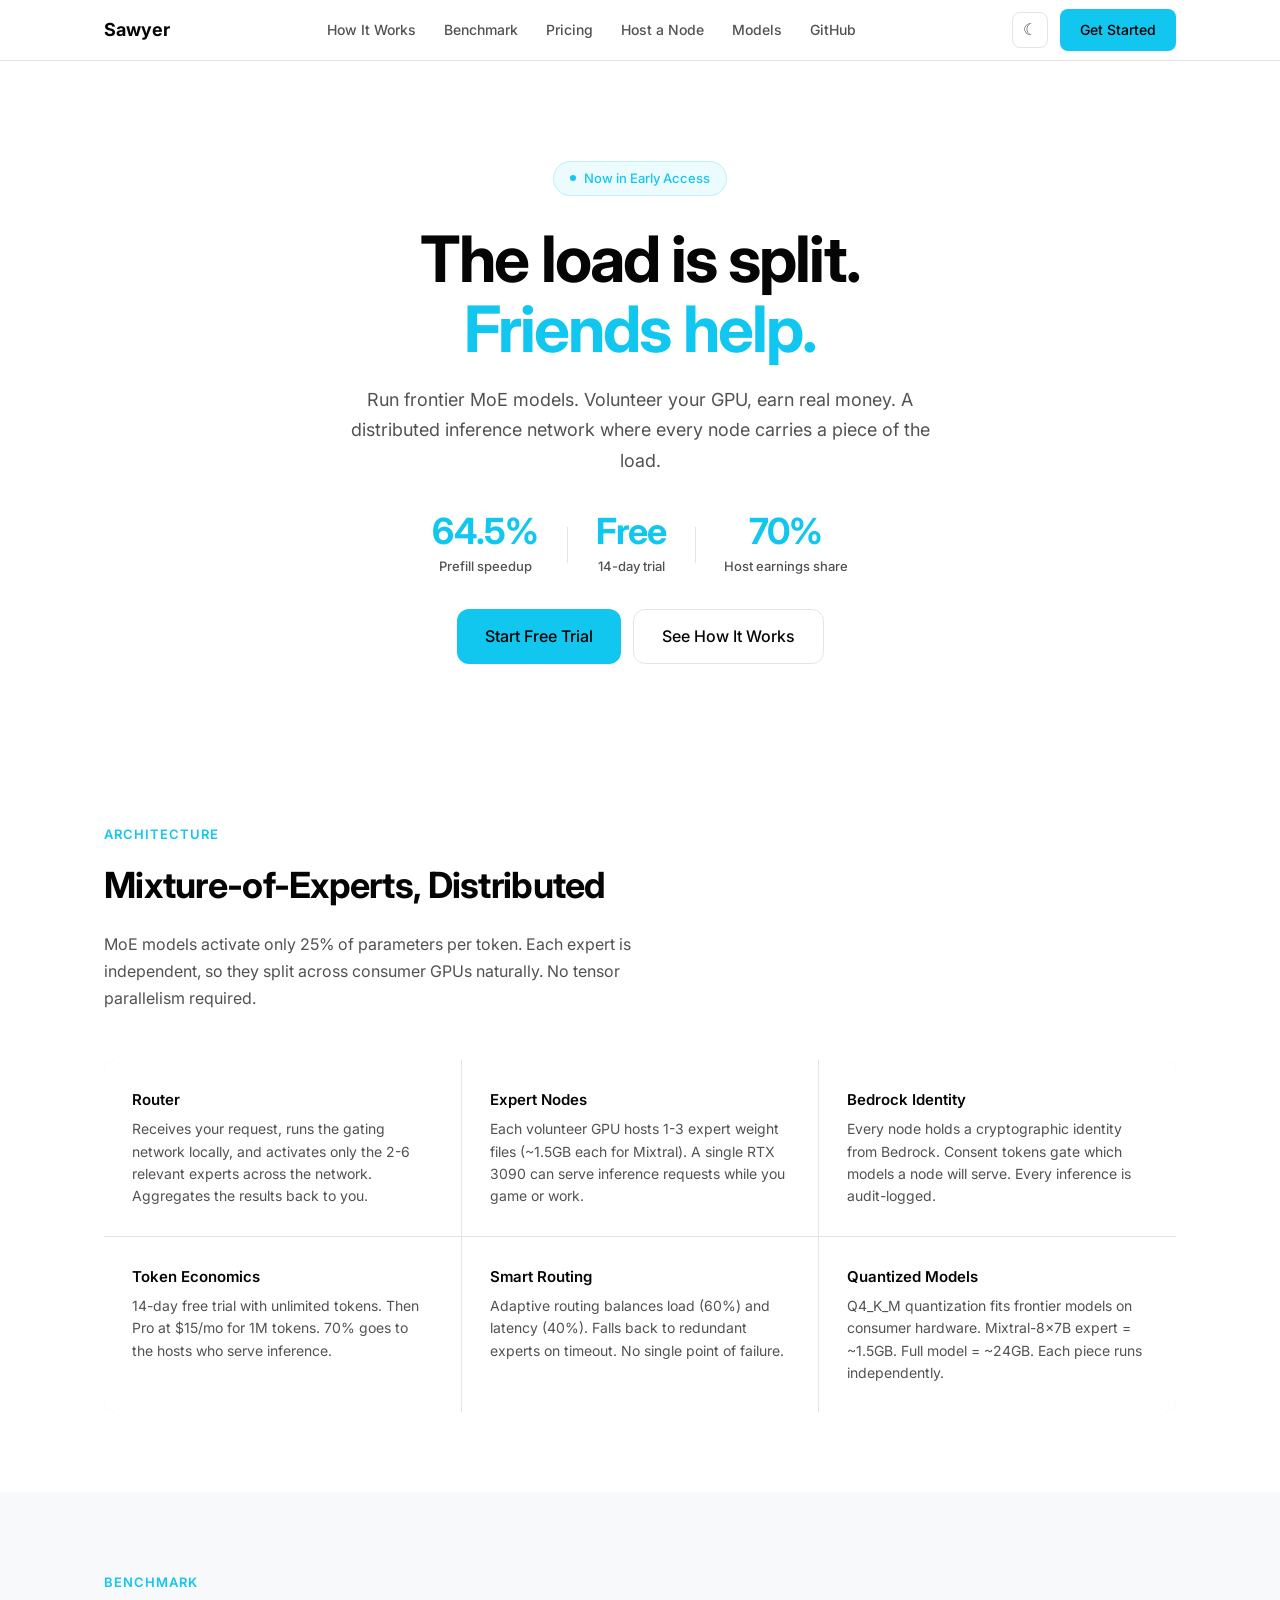
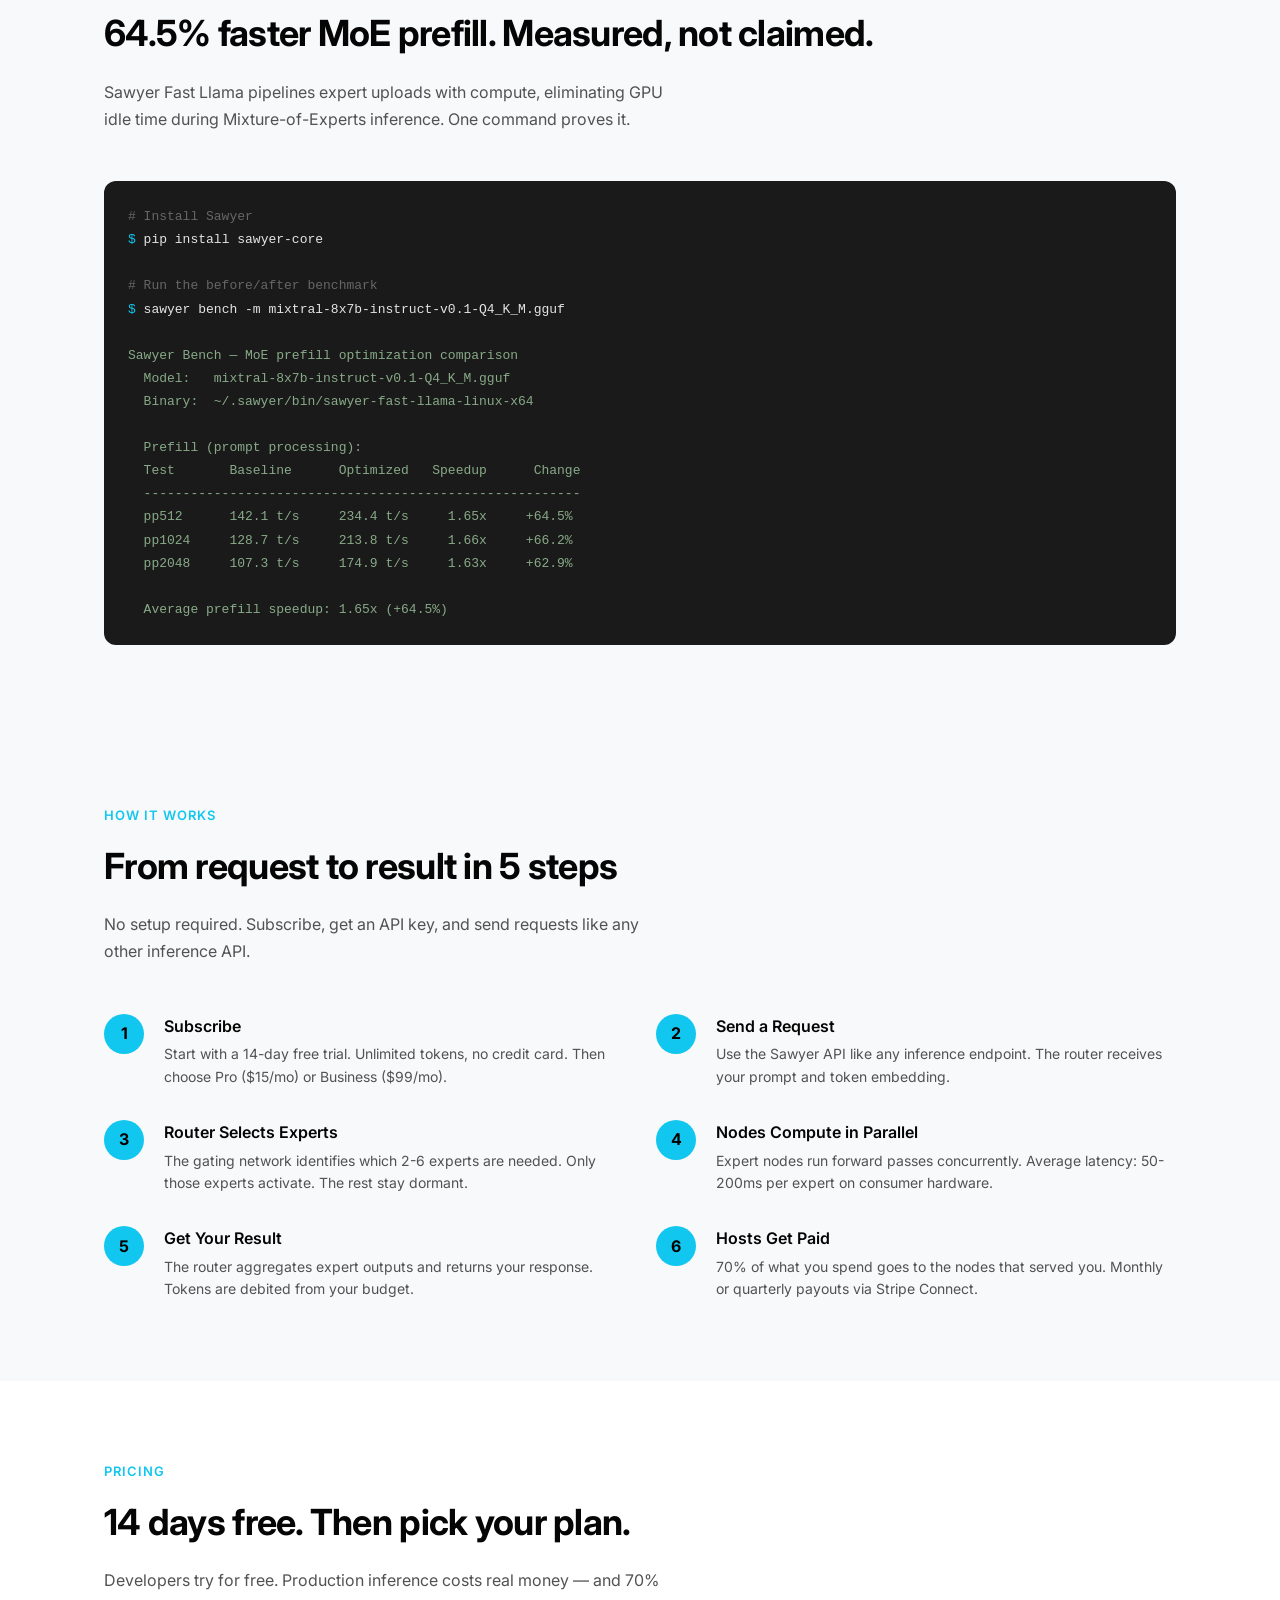
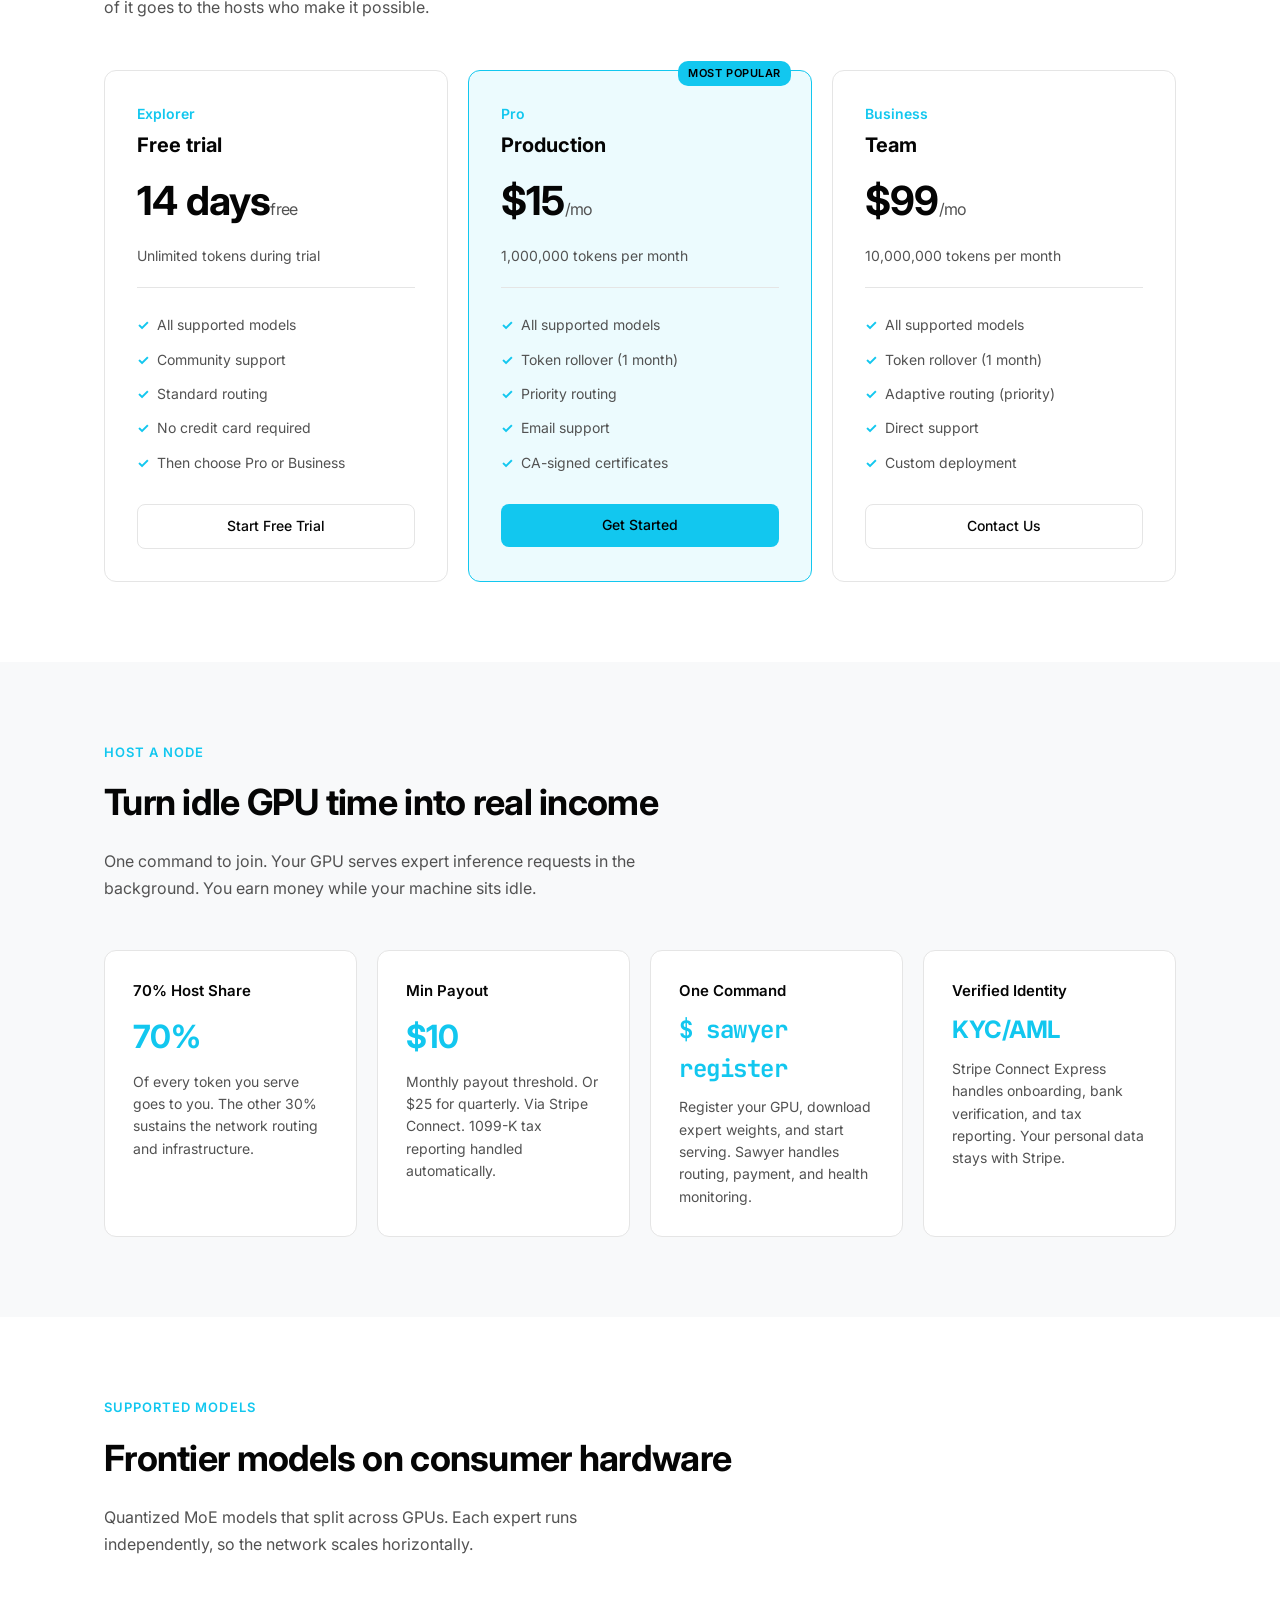
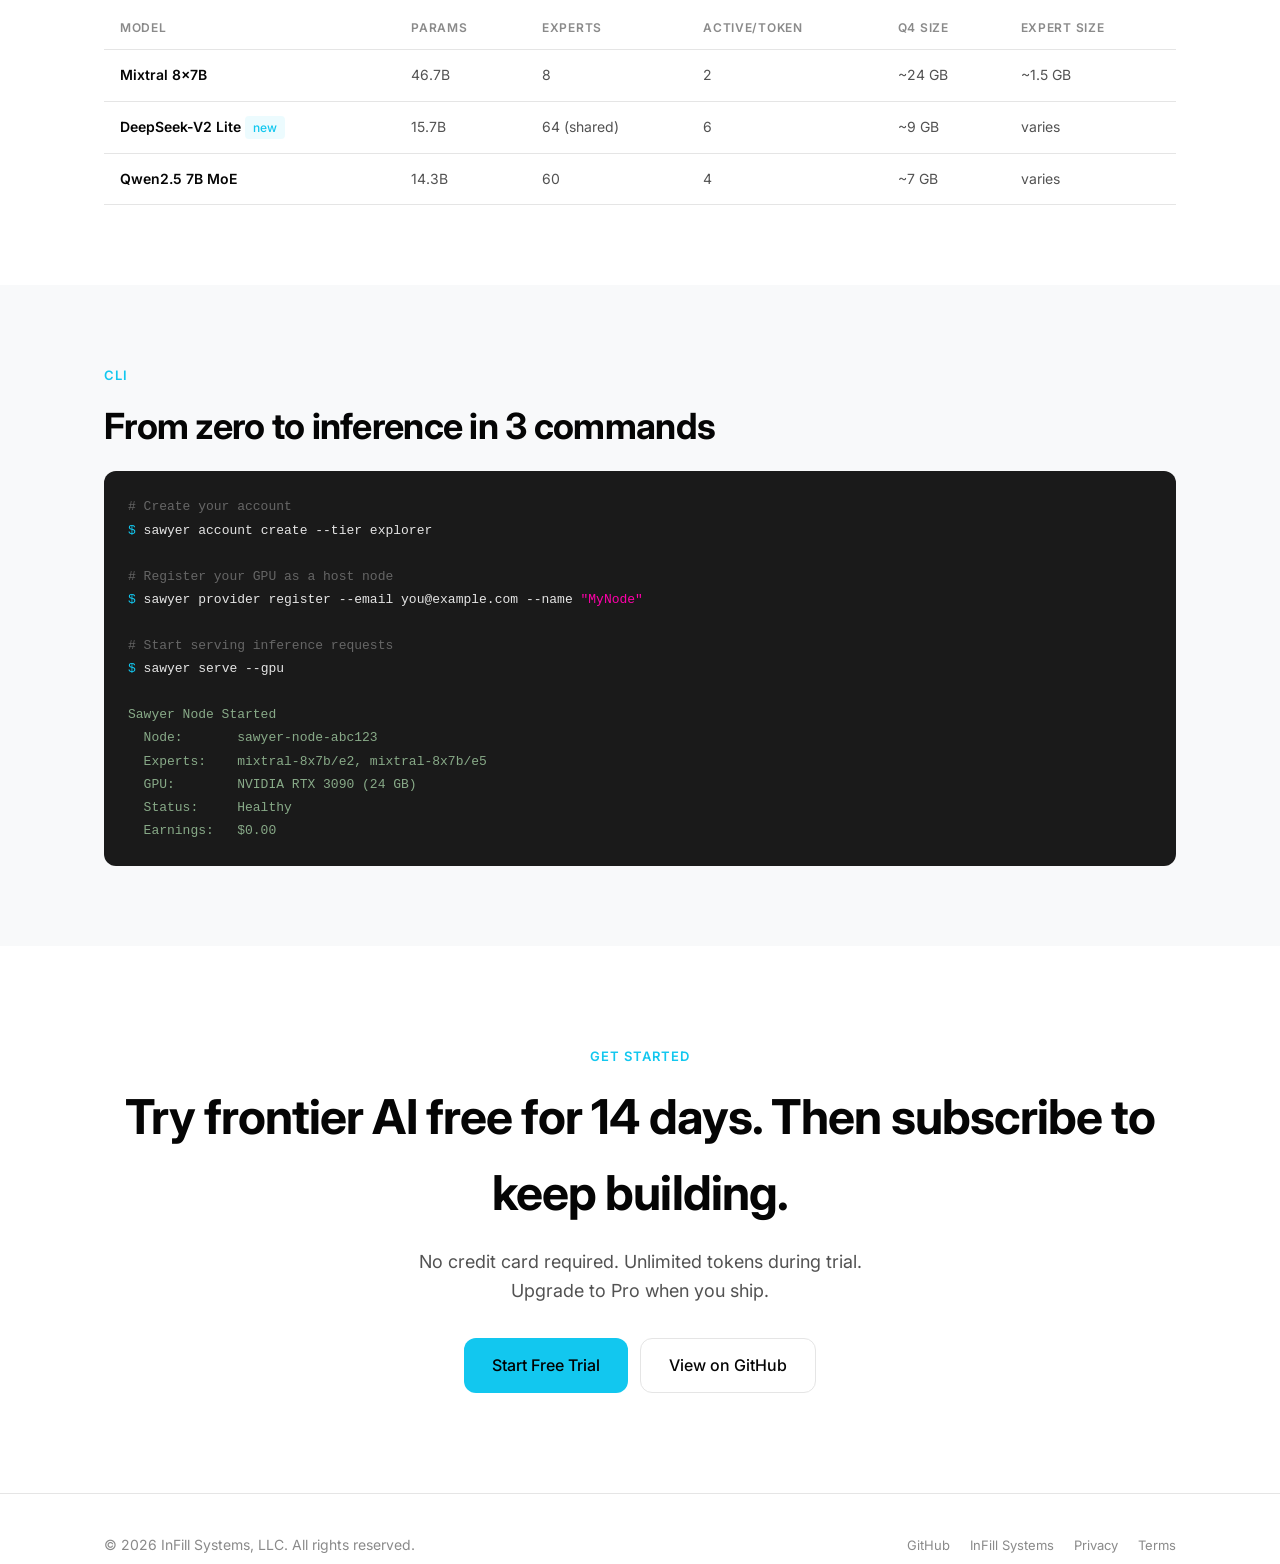
==== site/index.html @ f27d5f34 "Fix meta description: /mo → 5/mo to match pricing restructure" ====
<!DOCTYPE html>
<html lang="en">
<head>
  <meta charset="UTF-8">
  <meta name="viewport" content="width=device-width, initial-scale=1.0">
  <title>Sawyer — Distributed MoE Inference Network</title>
  <meta name="description" content="Run frontier AI models for $15/month. Volunteer your GPU, earn money. The load is split. Friends help.">
  <link rel="icon" href="data:image/svg+xml,<svg xmlns='http://www.w3.org/2000/svg' viewBox='0 0 100 100'><text y='.9em' font-size='90'>⚙</text></svg>">
  <link href="https://fonts.googleapis.com/css2?family=Inter:wght@300;400;500;600;700&family=JetBrains+Mono:wght@400;500&display=swap" rel="stylesheet">
  <style>
    *, *::before, *::after { margin: 0; padding: 0; box-sizing: border-box; }

    :root {
      --bg: #ffffff;
      --bg-alt: #f8f9fa;
      --bg-card: #ffffff;
      --text: #050505;
      --text-secondary: #525252;
      --text-tertiary: #8a8a8a;
      --border: #e5e5e5;
      --accent: #12c7ef;
      --accent-hover: #0eb4d9;
      --accent-light: rgba(18, 199, 239, 0.08);
      --accent-glow: rgba(18, 199, 239, 0.15);
      --code-bg: #1a1a1a;
      --code-text: #e5e5e5;
      --radius: 8px;
      --radius-lg: 12px;
      --shadow-sm: 0 1px 2px rgba(0,0,0,0.04);
      --shadow-md: 0 4px 12px rgba(0,0,0,0.06);
      --shadow-lg: 0 8px 30px rgba(0,0,0,0.08);
      --font: 'Inter', -apple-system, BlinkMacSystemFont, sans-serif;
      --mono: 'JetBrains Mono', ui-monospace, monospace;
      --max-w: 1120px;
    }

    [data-theme="dark"] {
      --bg: #0a0a0a;
      --bg-alt: #141414;
      --bg-card: #1a1a1a;
      --text: #ededed;
      --text-secondary: #a3a3a3;
      --text-tertiary: #666666;
      --border: #2a2a2a;
      --accent-light: rgba(18, 199, 239, 0.12);
      --accent-glow: rgba(18, 199, 239, 0.2);
      --shadow-sm: 0 1px 2px rgba(0,0,0,0.2);
      --shadow-md: 0 4px 12px rgba(0,0,0,0.3);
      --shadow-lg: 0 8px 30px rgba(0,0,0,0.4);
    }

    html { scroll-behavior: smooth; }
    body {
      font-family: var(--font);
      background: var(--bg);
      color: var(--text);
      line-height: 1.6;
      -webkit-font-smoothing: antialiased;
    }

    a { color: var(--accent); text-decoration: none; }
    a:hover { color: var(--accent-hover); }

    .container { max-width: var(--max-w); margin: 0 auto; padding: 0 24px; }

    /* ── Header ── */
    header {
      position: sticky; top: 0; z-index: 100;
      background: var(--bg);
      border-bottom: 1px solid var(--border);
      backdrop-filter: blur(12px);
    }
    [data-theme="dark"] header { background: rgba(10,10,10,0.85); }
    header .container {
      display: flex; align-items: center; justify-content: space-between;
      height: 60px;
    }
    .logo {
      display: flex; align-items: center; gap: 10px;
      font-weight: 700; font-size: 18px; color: var(--text);
    }
    .nav-links { display: flex; align-items: center; gap: 28px; }
    .nav-links a {
      font-size: 14px; font-weight: 500; color: var(--text-secondary);
      transition: color 0.15s;
    }
    .nav-links a:hover { color: var(--text); }
    .header-actions { display: flex; align-items: center; gap: 12px; }

    /* Theme toggle */
    .theme-toggle {
      background: none; border: 1px solid var(--border); border-radius: var(--radius);
      width: 36px; height: 36px; cursor: pointer; display: flex; align-items: center;
      justify-content: center; color: var(--text-secondary); font-size: 16px;
      transition: all 0.15s;
    }
    .theme-toggle:hover { color: var(--text); border-color: var(--text-tertiary); }

    /* ── Buttons ── */
    .btn {
      display: inline-flex; align-items: center; justify-content: center; gap: 8px;
      padding: 10px 20px; border-radius: var(--radius); font-size: 14px; font-weight: 500;
      cursor: pointer; transition: all 0.15s; border: none; text-decoration: none;
    }
    .btn-primary {
      background: var(--accent); color: #000;
    }
    .btn-primary:hover { background: var(--accent-hover); color: #000; }
    .btn-secondary {
      background: var(--bg); color: var(--text); border: 1px solid var(--border);
    }
    .btn-secondary:hover { border-color: var(--text-tertiary); }
    .btn-large { padding: 14px 28px; font-size: 16px; border-radius: var(--radius-lg); }

    /* ── Hero ── */
    .hero {
      padding: 100px 0 80px;
      text-align: center;
    }
    .hero-badge {
      display: inline-flex; align-items: center; gap: 8px;
      padding: 6px 16px; border-radius: 20px;
      background: var(--accent-light); color: var(--accent);
      font-size: 13px; font-weight: 500; margin-bottom: 28px;
      border: 1px solid rgba(18,199,239,0.2);
    }
    .hero-badge .dot {
      width: 6px; height: 6px; border-radius: 50%;
      background: var(--accent);
      animation: pulse 2s infinite;
    }
    @keyframes pulse {
      0%, 100% { opacity: 1; }
      50% { opacity: 0.4; }
    }
    .hero h1 {
      font-size: clamp(40px, 6vw, 64px); font-weight: 700;
      line-height: 1.1; letter-spacing: -0.03em;
      margin-bottom: 20px;
    }
    .hero h1 .accent { color: var(--accent); }
    .hero p {
      font-size: 18px; color: var(--text-secondary);
      max-width: 600px; margin: 0 auto 36px;
      line-height: 1.7;
    }
    .hero-actions { display: flex; gap: 12px; justify-content: center; flex-wrap: wrap; }

    /* Hero stats row */
    .hero-stats {
      display: flex; align-items: center; justify-content: center;
      gap: 0; margin-bottom: 32px;
    }
    .stat { text-align: center; padding: 0 28px; }
    .stat-value {
      display: block; font-size: 36px; font-weight: 700; color: var(--accent);
      letter-spacing: -0.02em; line-height: 1.1;
    }
    .stat-label {
      display: block; font-size: 13px; color: var(--text-secondary);
      margin-top: 4px; font-weight: 500;
    }
    .stat-divider {
      width: 1px; height: 36px; background: var(--border);
    }
    @media (max-width: 768px) {
      .hero-stats { flex-direction: column; gap: 16px; }
      .stat-divider { width: 60px; height: 1px; }
      .stat-value { font-size: 28px; }
    }

    /* ── Architecture Diagram ── */
    .arch-section { padding: 80px 0; }
    .section-label {
      font-size: 13px; font-weight: 600; text-transform: uppercase;
      letter-spacing: 0.08em; color: var(--accent); margin-bottom: 12px;
    }
    .section-title {
      font-size: clamp(28px, 4vw, 36px); font-weight: 700;
      letter-spacing: -0.02em; margin-bottom: 16px;
    }
    .section-desc {
      font-size: 16px; color: var(--text-secondary);
      max-width: 560px; line-height: 1.7; margin-bottom: 48px;
    }

    .arch-grid {
      display: grid; grid-template-columns: 1fr;
      gap: 1px; background: var(--border); border-radius: var(--radius-lg);
      overflow: hidden;
    }
    .arch-card {
      background: var(--bg-card); padding: 28px;
    }
    .arch-card h3 {
      font-size: 15px; font-weight: 600; margin-bottom: 6px;
    }
    .arch-card p { font-size: 14px; color: var(--text-secondary); line-height: 1.6; }

    @media (min-width: 768px) {
      .arch-grid { grid-template-columns: 1fr 1fr 1fr; }
    }

    /* ── How It Works ── */
    .how-section { padding: 80px 0; background: var(--bg-alt); }
    .steps {
      display: grid; grid-template-columns: 1fr; gap: 32px;
      counter-reset: step;
    }
    .step {
      counter-increment: step;
      display: flex; gap: 20px; align-items: flex-start;
    }
    .step::before {
      content: counter(step);
      flex-shrink: 0; width: 40px; height: 40px;
      display: flex; align-items: center; justify-content: center;
      border-radius: 50%; background: var(--accent); color: #000;
      font-weight: 700; font-size: 16px;
    }
    .step-content h3 { font-size: 16px; font-weight: 600; margin-bottom: 4px; }
    .step-content p { font-size: 14px; color: var(--text-secondary); line-height: 1.6; }

    @media (min-width: 768px) {
      .steps { grid-template-columns: 1fr 1fr; }
    }

    /* ── Pricing ── */
    .pricing-section { padding: 80px 0; }
    .pricing-grid {
      display: grid; grid-template-columns: 1fr; gap: 20px;
    }
    .pricing-card {
      background: var(--bg-card); border: 1px solid var(--border);
      border-radius: var(--radius-lg); padding: 32px;
      position: relative; transition: all 0.2s;
    }
    .pricing-card:hover { border-color: var(--accent); box-shadow: var(--shadow-md); }
    .pricing-card.featured {
      border-color: var(--accent);
      background: var(--accent-light);
    }
    .pricing-card.featured::before {
      content: 'Most Popular';
      position: absolute; top: -10px; right: 20px;
      background: var(--accent); color: #000;
      font-size: 11px; font-weight: 600; text-transform: uppercase;
      letter-spacing: 0.05em; padding: 4px 10px; border-radius: 10px;
    }
    .pricing-tier { font-size: 14px; font-weight: 600; color: var(--accent); margin-bottom: 4px; }
    .pricing-name { font-size: 20px; font-weight: 700; margin-bottom: 8px; }
    .pricing-price {
      font-size: 40px; font-weight: 700; letter-spacing: -0.02em;
    }
    .pricing-price span { font-size: 16px; font-weight: 400; color: var(--text-secondary); }
    .pricing-tokens {
      font-size: 14px; color: var(--text-secondary); margin: 12px 0 20px;
      padding-bottom: 20px; border-bottom: 1px solid var(--border);
    }
    .pricing-features { list-style: none; }
    .pricing-features li {
      font-size: 14px; color: var(--text-secondary);
      padding: 6px 0; display: flex; align-items: center; gap: 8px;
    }
    .pricing-features li::before {
      content: '\2713'; color: var(--accent); font-weight: 700; font-size: 14px;
    }
    .pricing-cta { margin-top: 24px; width: 100%; }

    @media (min-width: 768px) {
      .pricing-grid { grid-template-columns: 1fr 1fr 1fr; }
    }

    /* ── Host Economics ── */
    .host-section { padding: 80px 0; background: var(--bg-alt); }
    .host-grid {
      display: grid; grid-template-columns: 1fr; gap: 20px;
    }
    .host-card {
      background: var(--bg-card); border: 1px solid var(--border);
      border-radius: var(--radius-lg); padding: 28px;
    }
    .host-card h3 {
      font-size: 15px; font-weight: 600; margin-bottom: 8px;
    }
    .host-card .value {
      font-size: 32px; font-weight: 700; color: var(--accent); letter-spacing: -0.02em;
    }
    .host-card p { font-size: 14px; color: var(--text-secondary); line-height: 1.6; margin-top: 8px; }

    @media (min-width: 768px) {
      .host-grid { grid-template-columns: 1fr 1fr 1fr 1fr; }
    }

    /* ── Models ── */
    .models-section { padding: 80px 0; }
    .models-table {
      width: 100%; border-collapse: collapse;
      font-size: 14px;
    }
    .models-table th {
      text-align: left; padding: 12px 16px;
      font-weight: 600; font-size: 12px; text-transform: uppercase;
      letter-spacing: 0.06em; color: var(--text-tertiary);
      border-bottom: 1px solid var(--border);
    }
    .models-table td {
      padding: 14px 16px; border-bottom: 1px solid var(--border);
      color: var(--text-secondary);
    }
    .models-table td:first-child { font-weight: 600; color: var(--text); }
    .models-table .tag {
      display: inline-block; padding: 2px 8px; border-radius: 4px;
      font-size: 12px; font-weight: 500;
      background: var(--accent-light); color: var(--accent);
    }
    .table-wrap { overflow-x: auto; }

    /* ── Code Block ── */
    .code-section { padding: 80px 0; background: var(--bg-alt); }
    pre {
      background: var(--code-bg); color: var(--code-text);
      padding: 24px; border-radius: var(--radius-lg);
      overflow-x: auto; font-family: var(--mono); font-size: 13px;
      line-height: 1.7;
    }
    pre .comment { color: #666; }
    pre .cmd { color: var(--accent); }
    pre .flag { color: #f0a; }
    pre .output { color: #8a8; }

    /* ── CTA ── */
    .cta-section {
      padding: 100px 0; text-align: center;
    }
    .cta-section h2 {
      font-size: clamp(32px, 5vw, 48px); font-weight: 700;
      letter-spacing: -0.02em; margin-bottom: 16px;
    }
    .cta-section p {
      font-size: 18px; color: var(--text-secondary);
      max-width: 480px; margin: 0 auto 32px;
    }

    /* ── Footer ── */
    footer {
      padding: 40px 0; border-top: 1px solid var(--border);
    }
    footer .container {
      display: flex; justify-content: space-between; align-items: center;
      flex-wrap: wrap; gap: 16px;
    }
    .footer-left { font-size: 14px; color: var(--text-tertiary); }
    .footer-links { display: flex; gap: 20px; }
    .footer-links a { font-size: 13px; color: var(--text-tertiary); }
    .footer-links a:hover { color: var(--text); }

    /* ── Responsive ── */
    @media (max-width: 768px) {
      .hero { padding: 60px 0 48px; }
      .nav-links { display: none; }
      .arch-grid { grid-template-columns: 1fr; }
      .pricing-grid { grid-template-columns: 1fr; }
      .host-grid { grid-template-columns: 1fr 1fr; }
    }
  </style>
</head>
<body>

  <header>
    <div class="container">
      <a href="/" class="logo">
        Sawyer
      </a>
      <nav class="nav-links">
        <a href="#how-it-works">How It Works</a>
        <a href="#benchmark">Benchmark</a>
        <a href="#pricing">Pricing</a>
        <a href="#hosting">Host a Node</a>
        <a href="#models">Models</a>
        <a href="https://github.com/drc10101/sawyer" target="_blank">GitHub</a>
      </nav>
      <div class="header-actions">
        <button class="theme-toggle" onclick="toggleTheme()" title="Toggle theme">
          <span id="theme-icon">&#9790;</span>
        </button>
        <a href="#pricing" class="btn btn-primary">Get Started</a>
      </div>
    </div>
  </header>

  <section class="hero">
    <div class="container">
      <div class="hero-badge">
        <span class="dot"></span>
        Now in Early Access
      </div>
      <h1>The load is split.<br><span class="accent">Friends help.</span></h1>
      <p>Run frontier MoE models. Volunteer your GPU, earn real money. A distributed inference network where every node carries a piece of the load.</p>
      <div class="hero-stats">
        <div class="stat">
          <span class="stat-value">64.5%</span>
          <span class="stat-label">Prefill speedup</span>
        </div>
        <div class="stat-divider"></div>
        <div class="stat">
          <span class="stat-value">Free</span>
          <span class="stat-label">14-day trial</span>
        </div>
        <div class="stat-divider"></div>
        <div class="stat">
          <span class="stat-value">70%</span>
          <span class="stat-label">Host earnings share</span>
        </div>
      </div>
      <div class="hero-actions">
        <a href="#pricing" class="btn btn-primary btn-large">Start Free Trial</a>
        <a href="#how-it-works" class="btn btn-secondary btn-large">See How It Works</a>
      </div>
    </div>
  </section>

  <section class="arch-section" id="architecture">
    <div class="container">
      <div class="section-label">Architecture</div>
      <div class="section-title">Mixture-of-Experts, Distributed</div>
      <div class="section-desc">MoE models activate only 25% of parameters per token. Each expert is independent, so they split across consumer GPUs naturally. No tensor parallelism required.</div>
      <div class="arch-grid">
        <div class="arch-card">
          <h3>Router</h3>
          <p>Receives your request, runs the gating network locally, and activates only the 2-6 relevant experts across the network. Aggregates the results back to you.</p>
        </div>
        <div class="arch-card">
          <h3>Expert Nodes</h3>
          <p>Each volunteer GPU hosts 1-3 expert weight files (~1.5GB each for Mixtral). A single RTX 3090 can serve inference requests while you game or work.</p>
        </div>
        <div class="arch-card">
          <h3>Bedrock Identity</h3>
          <p>Every node holds a cryptographic identity from Bedrock. Consent tokens gate which models a node will serve. Every inference is audit-logged.</p>
        </div>
        <div class="arch-card">
          <h3>Token Economics</h3>
          <p>14-day free trial with unlimited tokens. Then Pro at $15/mo for 1M tokens. 70% goes to the hosts who serve inference.</p>
        </div>
        <div class="arch-card">
          <h3>Smart Routing</h3>
          <p>Adaptive routing balances load (60%) and latency (40%). Falls back to redundant experts on timeout. No single point of failure.</p>
        </div>
        <div class="arch-card">
          <h3>Quantized Models</h3>
          <p>Q4_K_M quantization fits frontier models on consumer hardware. Mixtral-8x7B expert = ~1.5GB. Full model = ~24GB. Each piece runs independently.</p>
        </div>
      </div>
    </div>
  </section>

  <section class="code-section" id="benchmark">
    <div class="container">
      <div class="section-label">Benchmark</div>
      <div class="section-title">64.5% faster MoE prefill. Measured, not claimed.</div>
      <div class="section-desc">Sawyer Fast Llama pipelines expert uploads with compute, eliminating GPU idle time during Mixture-of-Experts inference. One command proves it.</div>
      <pre><code><span class="comment"># Install Sawyer</span>
<span class="cmd">$</span> pip install sawyer-core

<span class="comment"># Run the before/after benchmark</span>
<span class="cmd">$</span> sawyer bench -m mixtral-8x7b-instruct-v0.1-Q4_K_M.gguf

<span class="output">Sawyer Bench — MoE prefill optimization comparison
  Model:   mixtral-8x7b-instruct-v0.1-Q4_K_M.gguf
  Binary:  ~/.sawyer/bin/sawyer-fast-llama-linux-x64

  Prefill (prompt processing):
  Test       Baseline      Optimized   Speedup      Change
  --------------------------------------------------------
  pp512      142.1 t/s     234.4 t/s     1.65x     +64.5%
  pp1024     128.7 t/s     213.8 t/s     1.66x     +66.2%
  pp2048     107.3 t/s     174.9 t/s     1.63x     +62.9%

  Average prefill speedup: 1.65x (+64.5%)</span></code></pre>
    </div>
  </section>

  <section class="how-section" id="how-it-works">
    <div class="container">
      <div class="section-label">How It Works</div>
      <div class="section-title">From request to result in 5 steps</div>
      <div class="section-desc">No setup required. Subscribe, get an API key, and send requests like any other inference API.</div>
      <div class="steps">
        <div class="step">
          <div class="step-content">
            <h3>Subscribe</h3>
            <p>Start with a 14-day free trial. Unlimited tokens, no credit card. Then choose Pro ($15/mo) or Business ($99/mo).</p>
          </div>
        </div>
        <div class="step">
          <div class="step-content">
            <h3>Send a Request</h3>
            <p>Use the Sawyer API like any inference endpoint. The router receives your prompt and token embedding.</p>
          </div>
        </div>
        <div class="step">
          <div class="step-content">
            <h3>Router Selects Experts</h3>
            <p>The gating network identifies which 2-6 experts are needed. Only those experts activate. The rest stay dormant.</p>
          </div>
        </div>
        <div class="step">
          <div class="step-content">
            <h3>Nodes Compute in Parallel</h3>
            <p>Expert nodes run forward passes concurrently. Average latency: 50-200ms per expert on consumer hardware.</p>
          </div>
        </div>
        <div class="step">
          <div class="step-content">
            <h3>Get Your Result</h3>
            <p>The router aggregates expert outputs and returns your response. Tokens are debited from your budget.</p>
          </div>
        </div>
        <div class="step">
          <div class="step-content">
            <h3>Hosts Get Paid</h3>
            <p>70% of what you spend goes to the nodes that served you. Monthly or quarterly payouts via Stripe Connect.</p>
          </div>
        </div>
      </div>
    </div>
  </section>

  <section class="pricing-section" id="pricing">
    <div class="container">
      <div class="section-label">Pricing</div>
      <div class="section-title">14 days free. Then pick your plan.</div>
      <div class="section-desc">Developers try for free. Production inference costs real money — and 70% of it goes to the hosts who make it possible.</div>
      <div class="pricing-grid">
        <div class="pricing-card">
          <div class="pricing-tier">Explorer</div>
          <div class="pricing-name">Free trial</div>
          <div class="pricing-price">14 days<span>free</span></div>
          <div class="pricing-tokens">Unlimited tokens during trial</div>
          <ul class="pricing-features">
            <li>All supported models</li>
            <li>Community support</li>
            <li>Standard routing</li>
            <li>No credit card required</li>
            <li>Then choose Pro or Business</li>
          </ul>
          <a href="#" class="btn btn-secondary pricing-cta">Start Free Trial</a>
        </div>
        <div class="pricing-card featured">
          <div class="pricing-tier">Pro</div>
          <div class="pricing-name">Production</div>
          <div class="pricing-price">$15<span>/mo</span></div>
          <div class="pricing-tokens">1,000,000 tokens per month</div>
          <ul class="pricing-features">
            <li>All supported models</li>
            <li>Token rollover (1 month)</li>
            <li>Priority routing</li>
            <li>Email support</li>
            <li>CA-signed certificates</li>
          </ul>
          <a href="#" class="btn btn-primary pricing-cta">Get Started</a>
        </div>
        <div class="pricing-card">
          <div class="pricing-tier">Business</div>
          <div class="pricing-name">Team</div>
          <div class="pricing-price">$99<span>/mo</span></div>
          <div class="pricing-tokens">10,000,000 tokens per month</div>
          <ul class="pricing-features">
            <li>All supported models</li>
            <li>Token rollover (1 month)</li>
            <li>Adaptive routing (priority)</li>
            <li>Direct support</li>
            <li>Custom deployment</li>
          </ul>
          <a href="#" class="btn btn-secondary pricing-cta">Contact Us</a>
        </div>
      </div>
    </div>
  </section>

  <section class="host-section" id="hosting">
    <div class="container">
      <div class="section-label">Host a Node</div>
      <div class="section-title">Turn idle GPU time into real income</div>
      <div class="section-desc">One command to join. Your GPU serves expert inference requests in the background. You earn money while your machine sits idle.</div>
      <div class="host-grid">
        <div class="host-card">
          <h3>70% Host Share</h3>
          <div class="value">70%</div>
          <p>Of every token you serve goes to you. The other 30% sustains the network routing and infrastructure.</p>
        </div>
        <div class="host-card">
          <h3>Min Payout</h3>
          <div class="value">$10</div>
          <p>Monthly payout threshold. Or $25 for quarterly. Via Stripe Connect. 1099-K tax reporting handled automatically.</p>
        </div>
        <div class="host-card">
          <h3>One Command</h3>
          <div class="value" style="font-size:24px;font-family:var(--mono);">$ sawyer register</div>
          <p>Register your GPU, download expert weights, and start serving. Sawyer handles routing, payment, and health monitoring.</p>
        </div>
        <div class="host-card">
          <h3>Verified Identity</h3>
          <div class="value" style="font-size:24px;">KYC/AML</div>
          <p>Stripe Connect Express handles onboarding, bank verification, and tax reporting. Your personal data stays with Stripe.</p>
        </div>
      </div>
    </div>
  </section>

  <section class="models-section" id="models">
    <div class="container">
      <div class="section-label">Supported Models</div>
      <div class="section-title">Frontier models on consumer hardware</div>
      <div class="section-desc">Quantized MoE models that split across GPUs. Each expert runs independently, so the network scales horizontally.</div>
      <div class="table-wrap">
        <table class="models-table">
          <thead>
            <tr>
              <th>Model</th>
              <th>Params</th>
              <th>Experts</th>
              <th>Active/Token</th>
              <th>Q4 Size</th>
              <th>Expert Size</th>
            </tr>
          </thead>
          <tbody>
            <tr>
              <td>Mixtral 8x7B</td>
              <td>46.7B</td>
              <td>8</td>
              <td>2</td>
              <td>~24 GB</td>
              <td>~1.5 GB</td>
            </tr>
            <tr>
              <td>DeepSeek-V2 Lite <span class="tag">new</span></td>
              <td>15.7B</td>
              <td>64 (shared)</td>
              <td>6</td>
              <td>~9 GB</td>
              <td>varies</td>
            </tr>
            <tr>
              <td>Qwen2.5 7B MoE</td>
              <td>14.3B</td>
              <td>60</td>
              <td>4</td>
              <td>~7 GB</td>
              <td>varies</td>
            </tr>
          </tbody>
        </table>
      </div>
    </div>
  </section>

  <section class="code-section">
    <div class="container">
      <div class="section-label">CLI</div>
      <div class="section-title">From zero to inference in 3 commands</div>
      <pre><code><span class="comment"># Create your account</span>
<span class="cmd">$</span> sawyer account create --tier explorer

<span class="comment"># Register your GPU as a host node</span>
<span class="cmd">$</span> sawyer provider register --email you@example.com --name <span class="flag">"MyNode"</span>

<span class="comment"># Start serving inference requests</span>
<span class="cmd">$</span> sawyer serve --gpu

<span class="output">Sawyer Node Started
  Node:       sawyer-node-abc123
  Experts:    mixtral-8x7b/e2, mixtral-8x7b/e5
  GPU:        NVIDIA RTX 3090 (24 GB)
  Status:     Healthy
  Earnings:   $0.00</span></code></pre>
    </div>
  </section>

  <section class="cta-section">
    <div class="container">
      <div class="section-label">Get Started</div>
      <h2>Try frontier AI free for 14 days. Then subscribe to keep building.</h2>
      <p>No credit card required. Unlimited tokens during trial. Upgrade to Pro when you ship.</p>
      <div style="display:flex;gap:12px;justify-content:center;flex-wrap:wrap;">
        <a href="#pricing" class="btn btn-primary btn-large">Start Free Trial</a>
        <a href="https://github.com/drc10101/sawyer" target="_blank" class="btn btn-secondary btn-large">View on GitHub</a>
      </div>
    </div>
  </section>

  <footer>
    <div class="container">
      <div class="footer-left">
        &copy; 2026 InFill Systems, LLC. All rights reserved.
      </div>
      <div class="footer-links">
        <a href="https://github.com/drc10101/sawyer">GitHub</a>
        <a href="https://infill.systems">InFill Systems</a>
        <a href="#">Privacy</a>
        <a href="#">Terms</a>
      </div>
    </div>
  </footer>

  <script>
    function toggleTheme() {
      const body = document.documentElement;
      const current = body.getAttribute('data-theme');
      const next = current === 'dark' ? 'light' : 'dark';
      body.setAttribute('data-theme', next);
      localStorage.setItem('sawyer-theme', next);
      document.getElementById('theme-icon').innerHTML = next === 'dark' ? '&#9788;' : '&#9790;';
    }
    // Load saved theme
    const saved = localStorage.getItem('sawyer-theme');
    if (saved) {
      document.documentElement.setAttribute('data-theme', saved);
      document.getElementById('theme-icon').innerHTML = saved === 'dark' ? '&#9788;' : '&#9790;';
    } else if (window.matchMedia('(prefers-color-scheme: dark)').matches) {
      document.documentElement.setAttribute('data-theme', 'dark');
      document.getElementById('theme-icon').innerHTML = '&#9788;';
    }
  </script>
</body>
</html>
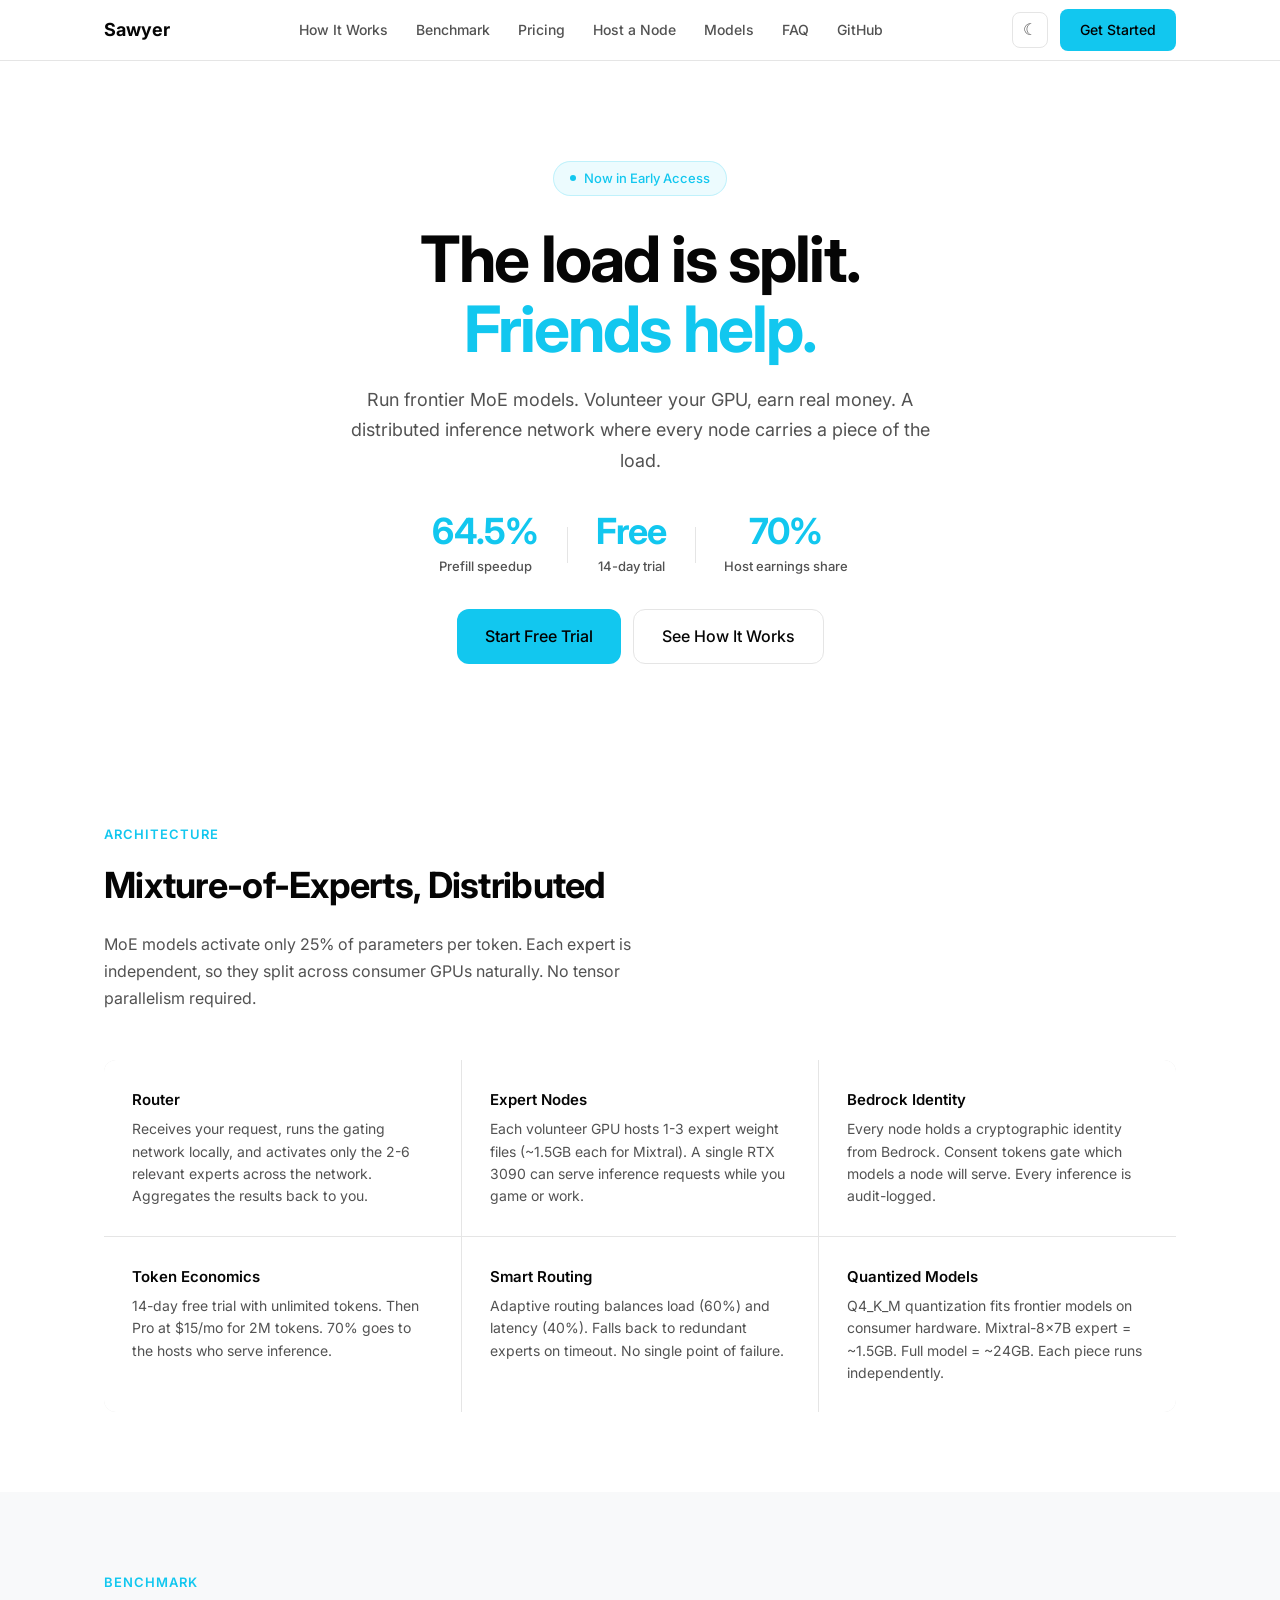
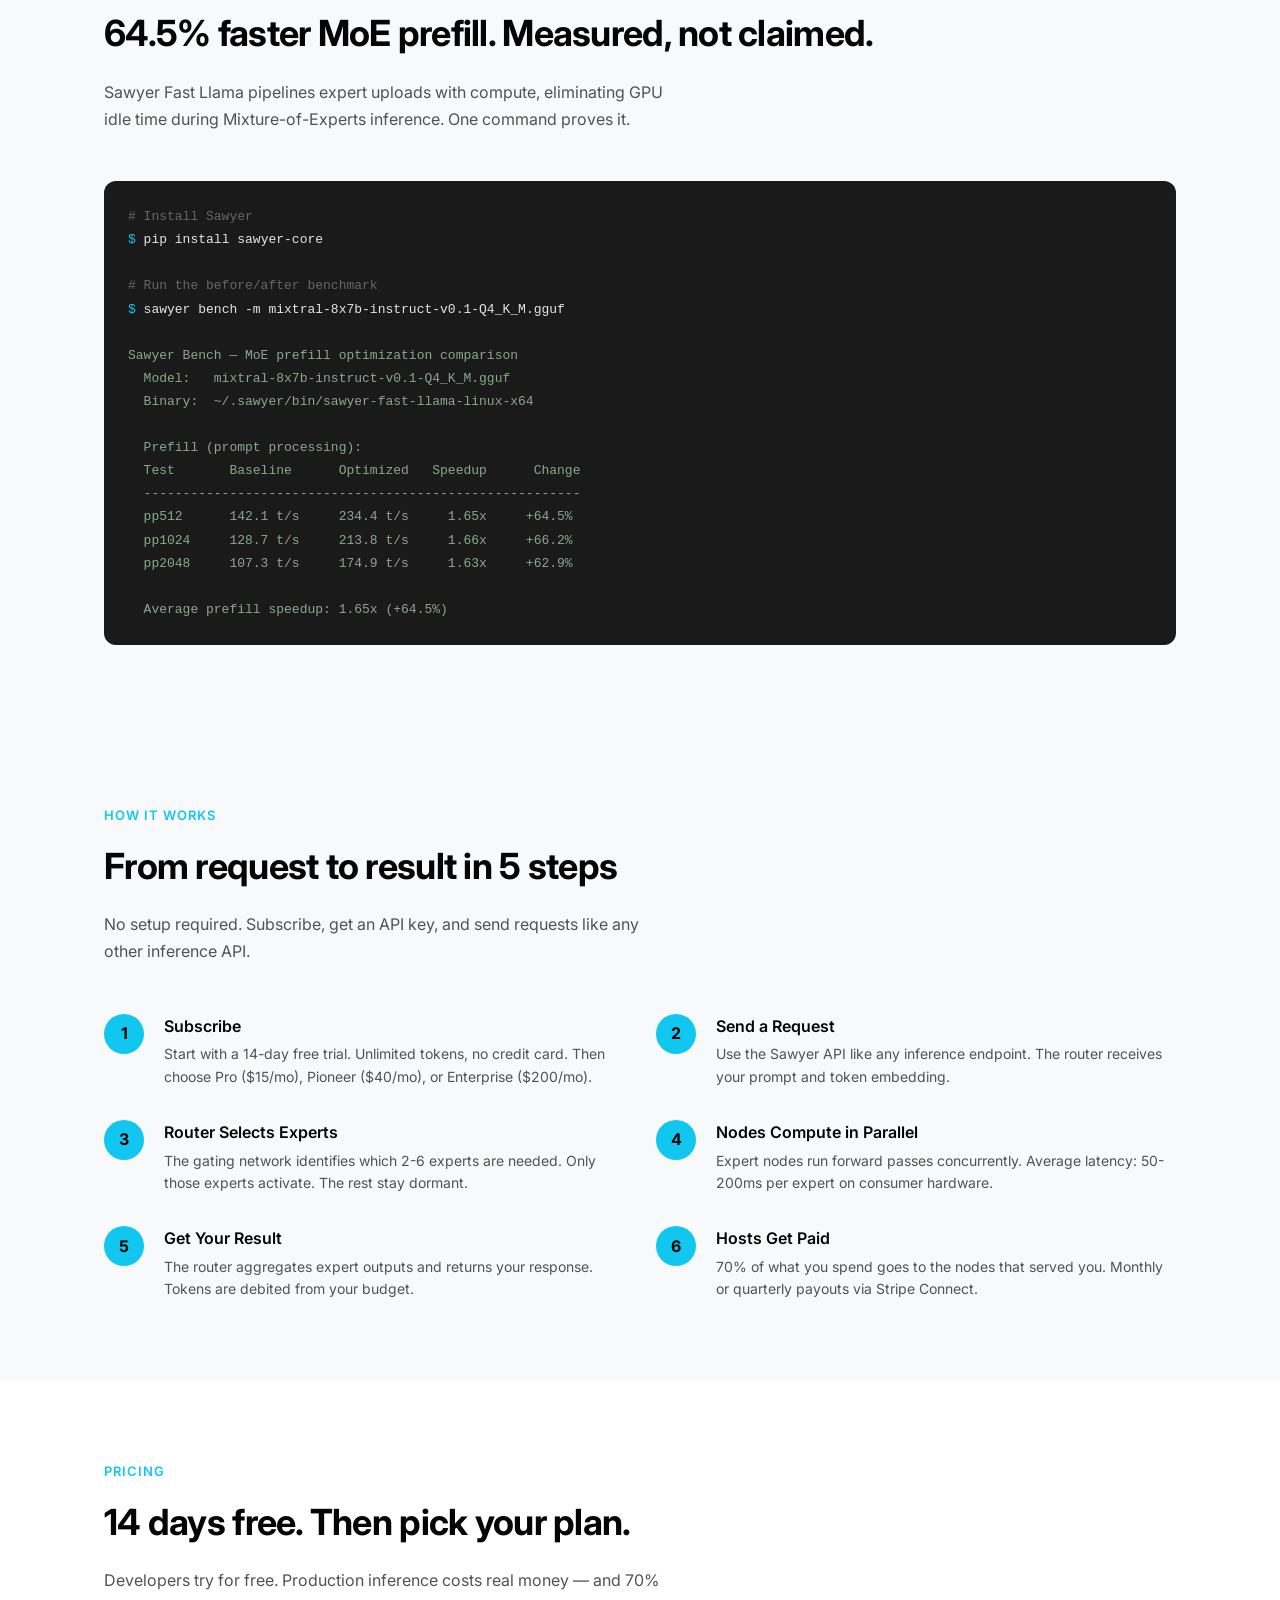
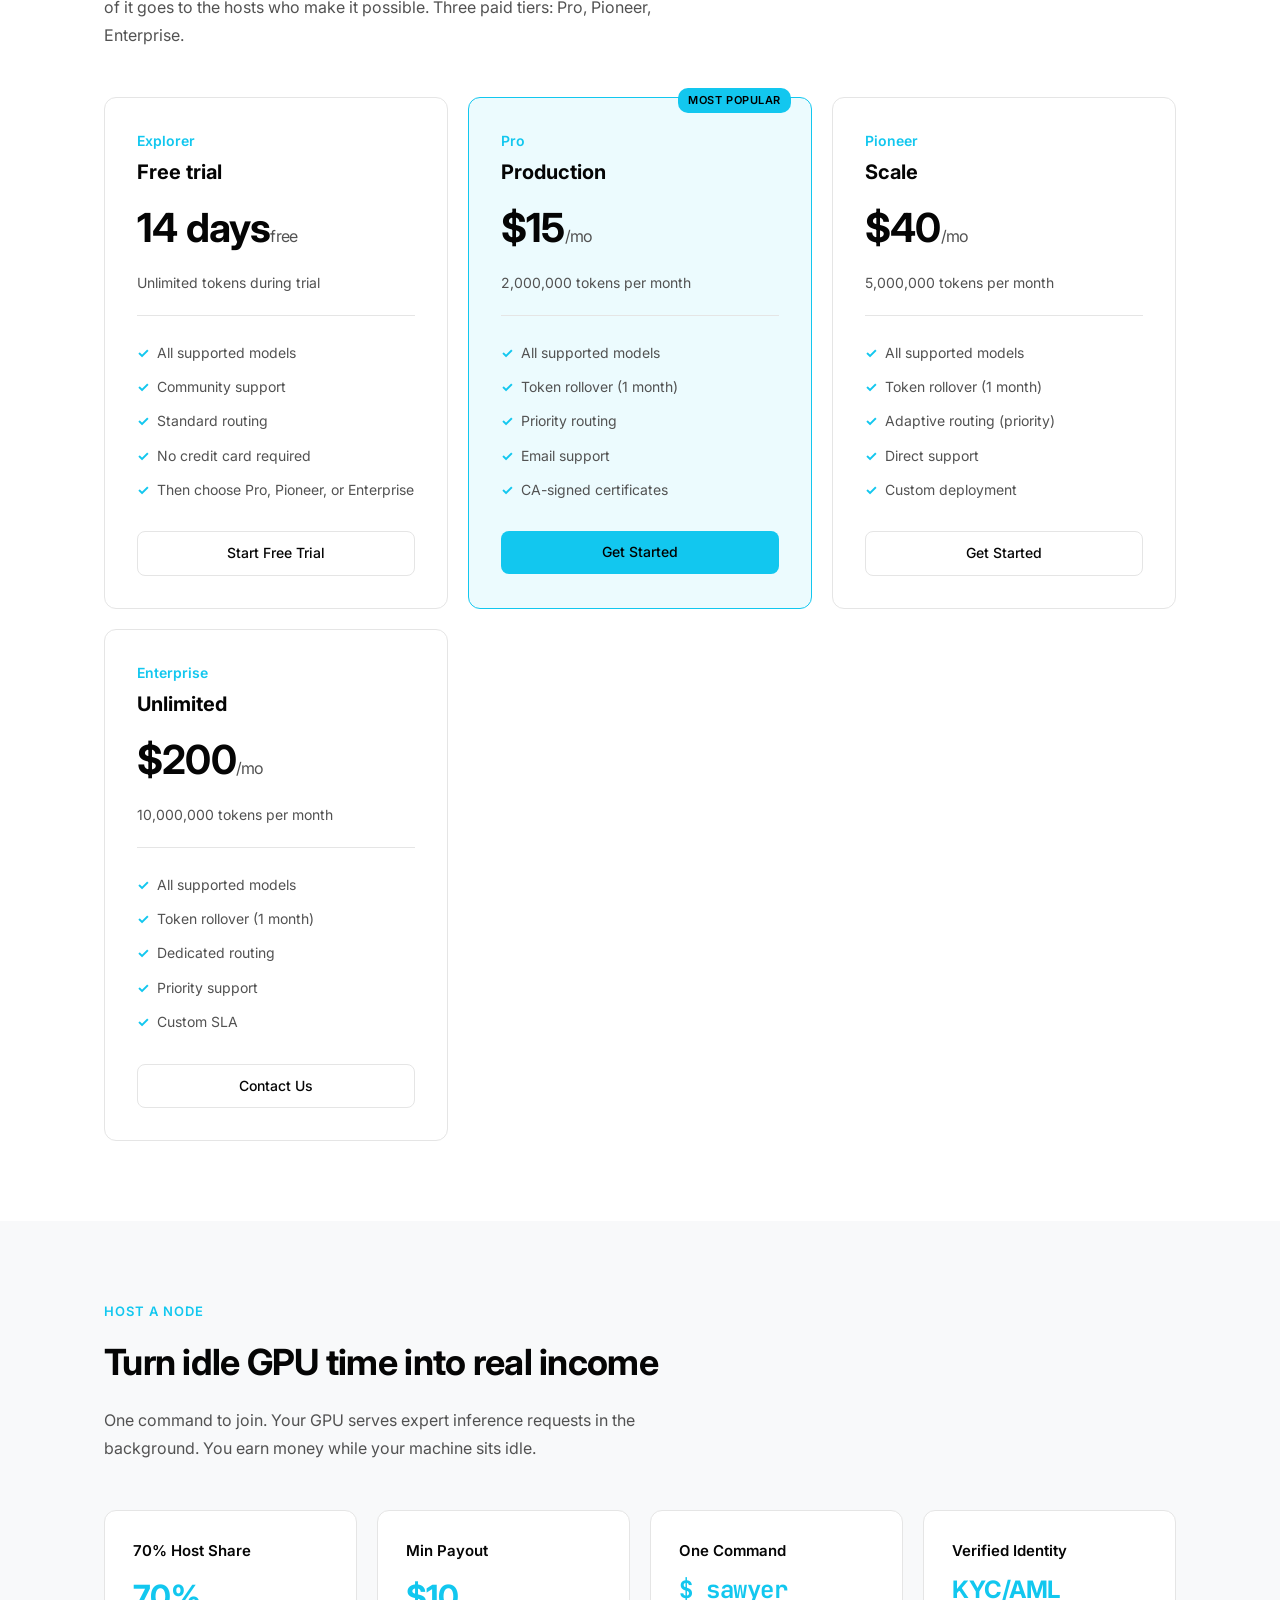
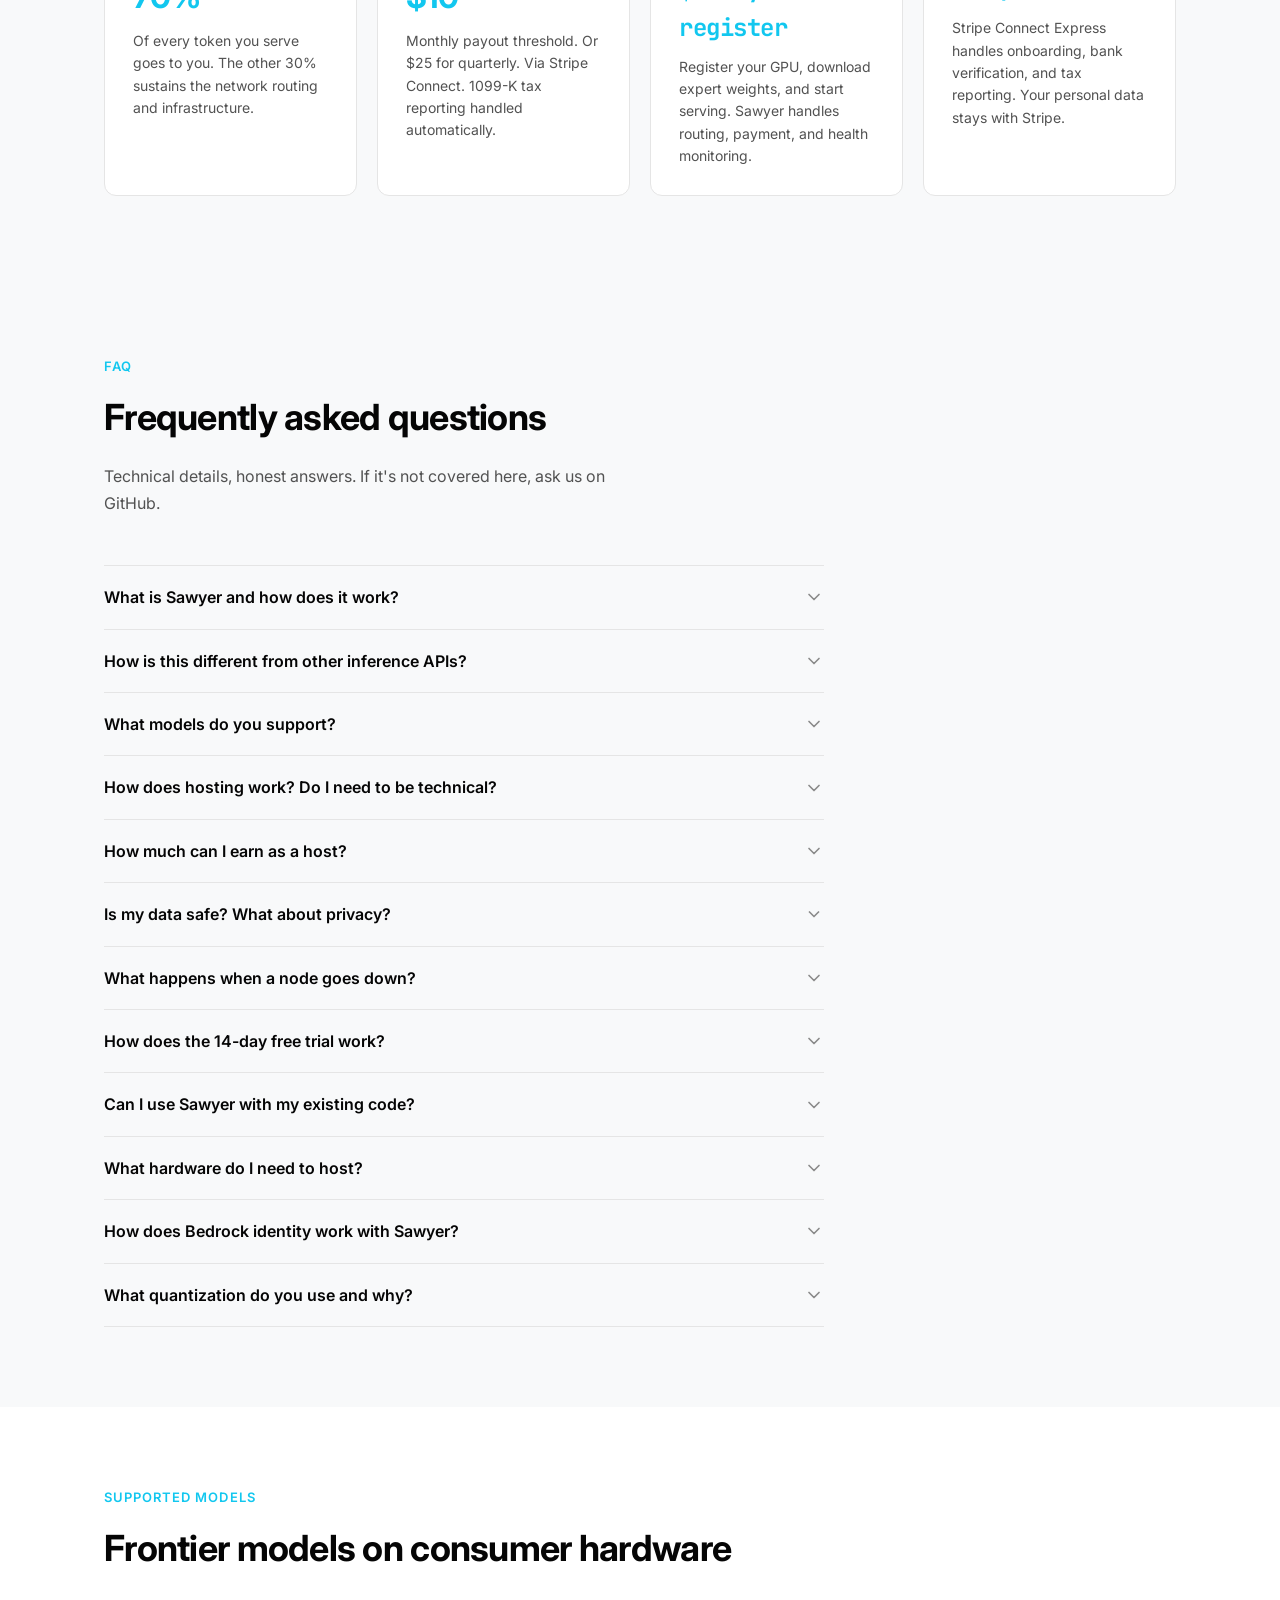
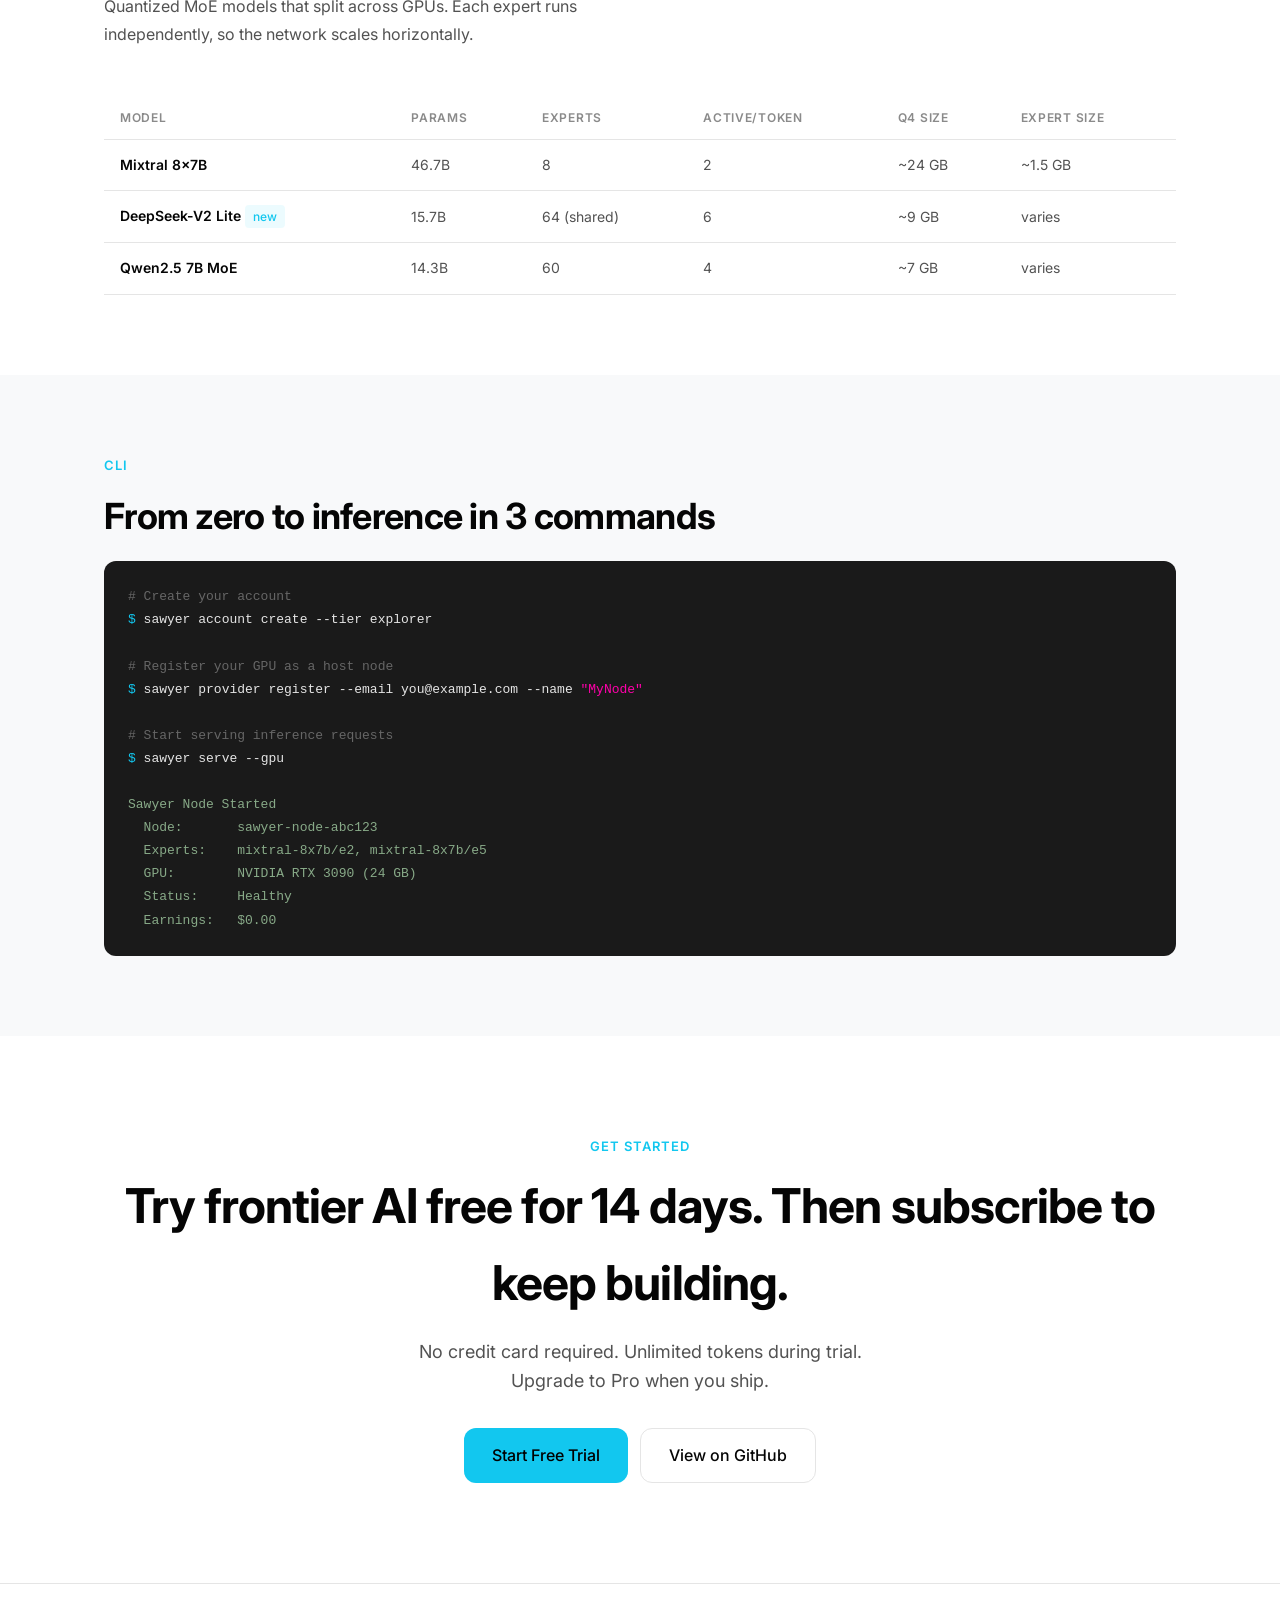
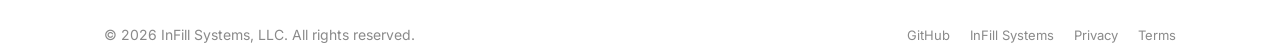
==== commit 09b3866f: "Enterprise tier: 00/mo for 10M tokens — competitive positioning Market analysis shows 00/25M (/usr/b" ====
--- a/site/index.html
+++ b/site/index.html
@@ -292,6 +292,50 @@
       .host-grid { grid-template-columns: 1fr 1fr 1fr 1fr; }
     }
 
+    /* ── FAQ ── */
+    .faq-section { padding: 80px 0; background: var(--bg-alt); }
+    .faq-list { max-width: 720px; }
+    .faq-item {
+      border-bottom: 1px solid var(--border);
+    }
+    .faq-item:first-child {
+      border-top: 1px solid var(--border);
+    }
+    .faq-question {
+      width: 100%; background: none; border: none;
+      padding: 20px 0; display: flex; align-items: center;
+      justify-content: space-between; cursor: pointer;
+      font-family: var(--font); font-size: 16px; font-weight: 600;
+      color: var(--text); text-align: left; line-height: 1.4;
+      transition: color 0.15s;
+    }
+    .faq-question:hover { color: var(--accent); }
+    .faq-question .chevron {
+      flex-shrink: 0; width: 20px; height: 20px;
+      transition: transform 0.25s ease; margin-left: 16px;
+      color: var(--text-tertiary);
+    }
+    .faq-item.open .faq-question .chevron {
+      transform: rotate(180deg);
+      color: var(--accent);
+    }
+    .faq-answer {
+      max-height: 0; overflow: hidden;
+      transition: max-height 0.3s ease, padding 0.3s ease;
+    }
+    .faq-item.open .faq-answer {
+      max-height: 500px;
+    }
+    .faq-answer-inner {
+      padding-bottom: 20px;
+      font-size: 15px; color: var(--text-secondary); line-height: 1.7;
+    }
+    .faq-answer-inner code {
+      font-family: var(--mono); font-size: 13px;
+      background: var(--accent-light); color: var(--accent);
+      padding: 2px 6px; border-radius: 4px;
+    }
+
     /* ── Models ── */
     .models-section { padding: 80px 0; }
     .models-table {
@@ -378,6 +422,7 @@
         <a href="#pricing">Pricing</a>
         <a href="#hosting">Host a Node</a>
         <a href="#models">Models</a>
+        <a href="#faq">FAQ</a>
         <a href="https://github.com/drc10101/sawyer" target="_blank">GitHub</a>
       </nav>
       <div class="header-actions">
@@ -440,7 +485,7 @@
         </div>
         <div class="arch-card">
           <h3>Token Economics</h3>
-          <p>14-day free trial with unlimited tokens. Then Pro at $15/mo for 1M tokens. 70% goes to the hosts who serve inference.</p>
+          <p>14-day free trial with unlimited tokens. Then Pro at $15/mo for 2M tokens. 70% goes to the hosts who serve inference.</p>
         </div>
         <div class="arch-card">
           <h3>Smart Routing</h3>
@@ -489,7 +534,7 @@
         <div class="step">
           <div class="step-content">
             <h3>Subscribe</h3>
-            <p>Start with a 14-day free trial. Unlimited tokens, no credit card. Then choose Pro ($15/mo) or Business ($99/mo).</p>
+            <p>Start with a 14-day free trial. Unlimited tokens, no credit card. Then choose Pro ($15/mo), Pioneer ($40/mo), or Enterprise ($200/mo).</p>
           </div>
         </div>
         <div class="step">
@@ -530,7 +575,7 @@
     <div class="container">
       <div class="section-label">Pricing</div>
       <div class="section-title">14 days free. Then pick your plan.</div>
-      <div class="section-desc">Developers try for free. Production inference costs real money — and 70% of it goes to the hosts who make it possible.</div>
+      <div class="section-desc">Developers try for free. Production inference costs real money — and 70% of it goes to the hosts who make it possible. Three paid tiers: Pro, Pioneer, Enterprise.</div>
       <div class="pricing-grid">
         <div class="pricing-card">
           <div class="pricing-tier">Explorer</div>
@@ -542,7 +587,7 @@
             <li>Community support</li>
             <li>Standard routing</li>
             <li>No credit card required</li>
-            <li>Then choose Pro or Business</li>
+            <li>Then choose Pro, Pioneer, or Enterprise</li>
           </ul>
           <a href="#" class="btn btn-secondary pricing-cta">Start Free Trial</a>
         </div>
@@ -550,7 +595,7 @@
           <div class="pricing-tier">Pro</div>
           <div class="pricing-name">Production</div>
           <div class="pricing-price">$15<span>/mo</span></div>
-          <div class="pricing-tokens">1,000,000 tokens per month</div>
+          <div class="pricing-tokens">2,000,000 tokens per month</div>
           <ul class="pricing-features">
             <li>All supported models</li>
             <li>Token rollover (1 month)</li>
@@ -561,16 +606,30 @@
           <a href="#" class="btn btn-primary pricing-cta">Get Started</a>
         </div>
         <div class="pricing-card">
-          <div class="pricing-tier">Business</div>
-          <div class="pricing-name">Team</div>
-          <div class="pricing-price">$99<span>/mo</span></div>
-          <div class="pricing-tokens">10,000,000 tokens per month</div>
+          <div class="pricing-tier">Pioneer</div>
+          <div class="pricing-name">Scale</div>
+          <div class="pricing-price">$40<span>/mo</span></div>
+          <div class="pricing-tokens">5,000,000 tokens per month</div>
           <ul class="pricing-features">
             <li>All supported models</li>
             <li>Token rollover (1 month)</li>
             <li>Adaptive routing (priority)</li>
             <li>Direct support</li>
             <li>Custom deployment</li>
+          </ul>
+          <a href="#" class="btn btn-secondary pricing-cta">Get Started</a>
+        </div>
+        <div class="pricing-card">
+          <div class="pricing-tier">Enterprise</div>
+          <div class="pricing-name">Unlimited</div>
+          <div class="pricing-price">$200<span>/mo</span></div>
+          <div class="pricing-tokens">10,000,000 tokens per month</div>
+          <ul class="pricing-features">
+            <li>All supported models</li>
+            <li>Token rollover (1 month)</li>
+            <li>Dedicated routing</li>
+            <li>Priority support</li>
+            <li>Custom SLA</li>
           </ul>
           <a href="#" class="btn btn-secondary pricing-cta">Contact Us</a>
         </div>
@@ -604,6 +663,137 @@
           <div class="value" style="font-size:24px;">KYC/AML</div>
           <p>Stripe Connect Express handles onboarding, bank verification, and tax reporting. Your personal data stays with Stripe.</p>
         </div>
+      </div>
+    </div>
+  </section>
+
+  <section class="faq-section" id="faq">
+    <div class="container">
+      <div class="section-label">FAQ</div>
+      <div class="section-title">Frequently asked questions</div>
+      <div class="section-desc">Technical details, honest answers. If it's not covered here, ask us on GitHub.</div>
+      <div class="faq-list">
+
+        <div class="faq-item">
+          <button class="faq-question">
+            <span>What is Sawyer and how does it work?</span>
+            <svg class="chevron" viewBox="0 0 24 24" fill="none" stroke="currentColor" stroke-width="2" stroke-linecap="round" stroke-linejoin="round"><polyline points="6 9 12 15 18 9"/></svg>
+          </button>
+          <div class="faq-answer">
+            <div class="faq-answer-inner">Sawyer is a distributed inference network for Mixture-of-Experts (MoE) language models. Instead of running an entire model on one GPU, Sawyer splits the model's expert weights across many volunteer nodes. When you send a prompt, the router identifies which 2–6 experts are needed for that token, dispatches only those forward passes to the nodes holding the relevant weights, and aggregates the results. This avoids tensor parallelism entirely — each expert runs independently on whatever GPU it lives on.</div>
+          </div>
+        </div>
+
+        <div class="faq-item">
+          <button class="faq-question">
+            <span>How is this different from other inference APIs?</span>
+            <svg class="chevron" viewBox="0 0 24 24" fill="none" stroke="currentColor" stroke-width="2" stroke-linecap="round" stroke-linejoin="round"><polyline points="6 9 12 15 18 9"/></svg>
+          </button>
+          <div class="faq-answer">
+            <div class="faq-answer-inner">Traditional APIs (OpenAI, Anthropic, Together) run the full model on their own GPU clusters and charge per token with no hosting option. Sawyer distributes the compute across a peer network of consumer GPUs, which is why we can offer a 14-day free trial and lower pricing. You can also host your own GPU and earn 70% of the inference revenue — no other major API lets you do that. The trade-off is that we currently support MoE models only, since their expert structure makes distributed inference practical.</div>
+          </div>
+        </div>
+
+        <div class="faq-item">
+          <button class="faq-question">
+            <span>What models do you support?</span>
+            <svg class="chevron" viewBox="0 0 24 24" fill="none" stroke="currentColor" stroke-width="2" stroke-linecap="round" stroke-linejoin="round"><polyline points="6 9 12 15 18 9"/></svg>
+          </button>
+          <div class="faq-answer">
+            <div class="faq-answer-inner">We currently support Mixtral 8x7B (46.7B params, 8 experts), DeepSeek-V2 Lite (15.7B params, 64 shared experts), and Qwen2.5 7B MoE (14.3B params, 60 experts). All models run in Q4_K_M quantization. We're evaluating additional MoE architectures — if a model has a clear expert decomposition, it's a candidate for the network. Non-MoE dense models don't distribute well across consumer GPUs, so we don't support those.</div>
+          </div>
+        </div>
+
+        <div class="faq-item">
+          <button class="faq-question">
+            <span>How does hosting work? Do I need to be technical?</span>
+            <svg class="chevron" viewBox="0 0 24 24" fill="none" stroke="currentColor" stroke-width="2" stroke-linecap="round" stroke-linejoin="round"><polyline points="6 9 12 15 18 9"/></svg>
+          </button>
+          <div class="faq-answer">
+            <div class="faq-answer-inner">Two commands: <code>sawyer register</code> creates your host identity and links your Stripe account for payouts. <code>sawyer serve --gpu</code> downloads the assigned expert weights and starts serving inference requests. The CLI handles health monitoring, weight updates, and routing registration automatically. You need an NVIDIA GPU with CUDA drivers and enough VRAM to hold your assigned experts (1.5–3 GB per expert). No Kubernetes, no Docker, no manual configuration.</div>
+          </div>
+        </div>
+
+        <div class="faq-item">
+          <button class="faq-question">
+            <span>How much can I earn as a host?</span>
+            <svg class="chevron" viewBox="0 0 24 24" fill="none" stroke="currentColor" stroke-width="2" stroke-linecap="round" stroke-linejoin="round"><polyline points="6 9 12 15 18 9"/></svg>
+          </button>
+          <div class="faq-answer">
+            <div class="faq-answer-inner">You earn 70% of every token billed for inference your node serves. Earnings depend on your GPU's throughput and network demand — an RTX 3090 serving two Mixtral experts can realistically process hundreds of thousands of tokens per day. Payouts happen monthly via Stripe Connect once you hit the $10 minimum threshold. Quarterly payouts are available at a $25 threshold. Stripe handles 1099-K tax reporting automatically; you don't need to invoice us.</div>
+          </div>
+        </div>
+
+        <div class="faq-item">
+          <button class="faq-question">
+            <span>Is my data safe? What about privacy?</span>
+            <svg class="chevron" viewBox="0 0 24 24" fill="none" stroke="currentColor" stroke-width="2" stroke-linejoin="round"><polyline points="6 9 12 15 18 9"/></svg>
+          </button>
+          <div class="faq-answer">
+            <div class="faq-answer-inner">All traffic between the router and expert nodes uses CA-signed TLS certificates — no self-signed certs, no plaintext. Host nodes never see complete prompts; they receive only the embedding slices relevant to their assigned expert, making it computationally infeasible to reconstruct user input. Bedrock identity tokens audit-log every inference request for accountability. We don't store prompt content after delivery, and host nodes don't log token data.</div>
+          </div>
+        </div>
+
+        <div class="faq-item">
+          <button class="faq-question">
+            <span>What happens when a node goes down?</span>
+            <svg class="chevron" viewBox="0 0 24 24" fill="none" stroke="currentColor" stroke-width="2" stroke-linecap="round" stroke-linejoin="round"><polyline points="6 9 12 15 18 9"/></svg>
+          </button>
+          <div class="faq-answer">
+            <div class="faq-answer-inner">The router tracks node health via heartbeat signals. When a node misses its heartbeat window, the router removes it from the active pool and redirects requests to redundant copies of the same expert running on other nodes. Smart routing weights its scoring 60% toward load balance and 40% toward latency, so there's always capacity headroom across the network. If no redundant expert is available, the request is queued until a healthy node picks it up — it doesn't fail silently.</div>
+          </div>
+        </div>
+
+        <div class="faq-item">
+          <button class="faq-question">
+            <span>How does the 14-day free trial work?</span>
+            <svg class="chevron" viewBox="0 0 24 24" fill="none" stroke="currentColor" stroke-width="2" stroke-linecap="round" stroke-linejoin="round"><polyline points="6 9 12 15 18 9"/></svg>
+          </button>
+          <div class="faq-answer">
+            <div class="faq-answer-inner">You get 14 days of unlimited token usage across all supported models, no credit card required. After the trial ends, you choose Pro ($15/mo for 2M tokens), Pioneer ($40/mo for 5M tokens), or Enterprise ($200/mo for 10M tokens). Unused tokens on paid plans roll over for one month. If you decide not to continue, your account simply stops working — no charges, no cancellation needed.</div>
+          </div>
+        </div>
+
+        <div class="faq-item">
+          <button class="faq-question">
+            <span>Can I use Sawyer with my existing code?</span>
+            <svg class="chevron" viewBox="0 0 24 24" fill="none" stroke="currentColor" stroke-width="2" stroke-linecap="round" stroke-linejoin="round"><polyline points="6 9 12 15 18 9"/></svg>
+          </button>
+          <div class="faq-answer">
+            <div class="faq-answer-inner">Yes. Sawyer exposes an OpenAI-compatible API endpoint, so any code that works with <code>openai</code> (Python, JS, LangChain, LlamaIndex, etc.) works with Sawyer by changing the base URL and API key. That includes streaming, function calling, and structured output where the underlying model supports them. No SDK lock-in — if it speaks the OpenAI chat completions format, it works here.</div>
+          </div>
+        </div>
+
+        <div class="faq-item">
+          <button class="faq-question">
+            <span>What hardware do I need to host?</span>
+            <svg class="chevron" viewBox="0 0 24 24" fill="none" stroke="currentColor" stroke-width="2" stroke-linecap="round" stroke-linejoin="round"><polyline points="6 9 12 15 18 9"/></svg>
+          </button>
+          <div class="faq-answer">
+            <div class="faq-answer-inner">Any NVIDIA GPU with at least 6 GB VRAM and CUDA 12+ drivers can host. A single Mixtral expert in Q4_K_M quantization is ~1.5 GB, so an RTX 3060 (12 GB) can hold two experts comfortably, and an RTX 3090 (24 GB) can hold four to six. You also need stable internet (5 Mbps+ upload) and enough disk space for the expert weight files. No specific CPU or RAM requirements — inference is GPU-bound.</div>
+          </div>
+        </div>
+
+        <div class="faq-item">
+          <button class="faq-question">
+            <span>How does Bedrock identity work with Sawyer?</span>
+            <svg class="chevron" viewBox="0 0 24 24" fill="none" stroke="currentColor" stroke-width="2" stroke-linecap="round" stroke-linejoin="round"><polyline points="6 9 12 15 18 9"/></svg>
+          </button>
+          <div class="faq-answer">
+            <div class="faq-answer-inner">Bedrock provides the cryptographic identity layer for every node on the network. When you run <code>sawyer register</code>, your node generates a keypair and receives a Bedrock-signed identity certificate. This certificate is used to authenticate every inference request your node serves and to verify that responses actually came from your node. Consent tokens — also managed through Bedrock — let you specify which models your node will serve, so you have explicit control over what runs on your hardware.</div>
+          </div>
+        </div>
+
+        <div class="faq-item">
+          <button class="faq-question">
+            <span>What quantization do you use and why?</span>
+            <svg class="chevron" viewBox="0 0 24 24" fill="none" stroke="currentColor" stroke-width="2" stroke-linecap="round" stroke-linejoin="round"><polyline points="6 9 12 15 18 9"/></svg>
+          </button>
+          <div class="faq-answer">
+            <div class="faq-answer-inner">We use Q4_K_M quantization (4-bit with K-quants medium mix), which reduces model size by roughly 75% with minimal quality loss — typically under 1% degradation on standard benchmarks compared to FP16. This is what makes distribution practical: a Mixtral-8x7B expert drops from ~6 GB in FP16 to ~1.5 GB in Q4_K_M, fitting comfortably on consumer GPUs. The "medium" mix preserves important weight groups at higher precision, which is why Q4_K_M outperforms naive 4-bit rounding on perplexity and generation quality.</div>
+          </div>
+        </div>
+
       </div>
     </div>
   </section>
@@ -722,6 +912,22 @@
       document.documentElement.setAttribute('data-theme', 'dark');
       document.getElementById('theme-icon').innerHTML = '&#9788;';
     }
+
+    // FAQ accordion
+    document.querySelectorAll('.faq-question').forEach(function(btn) {
+      btn.addEventListener('click', function() {
+        var item = this.closest('.faq-item');
+        var wasOpen = item.classList.contains('open');
+        // Close all items
+        document.querySelectorAll('.faq-item').forEach(function(el) {
+          el.classList.remove('open');
+        });
+        // Toggle clicked item
+        if (!wasOpen) {
+          item.classList.add('open');
+        }
+      });
+    });
   </script>
 </body>
 </html>
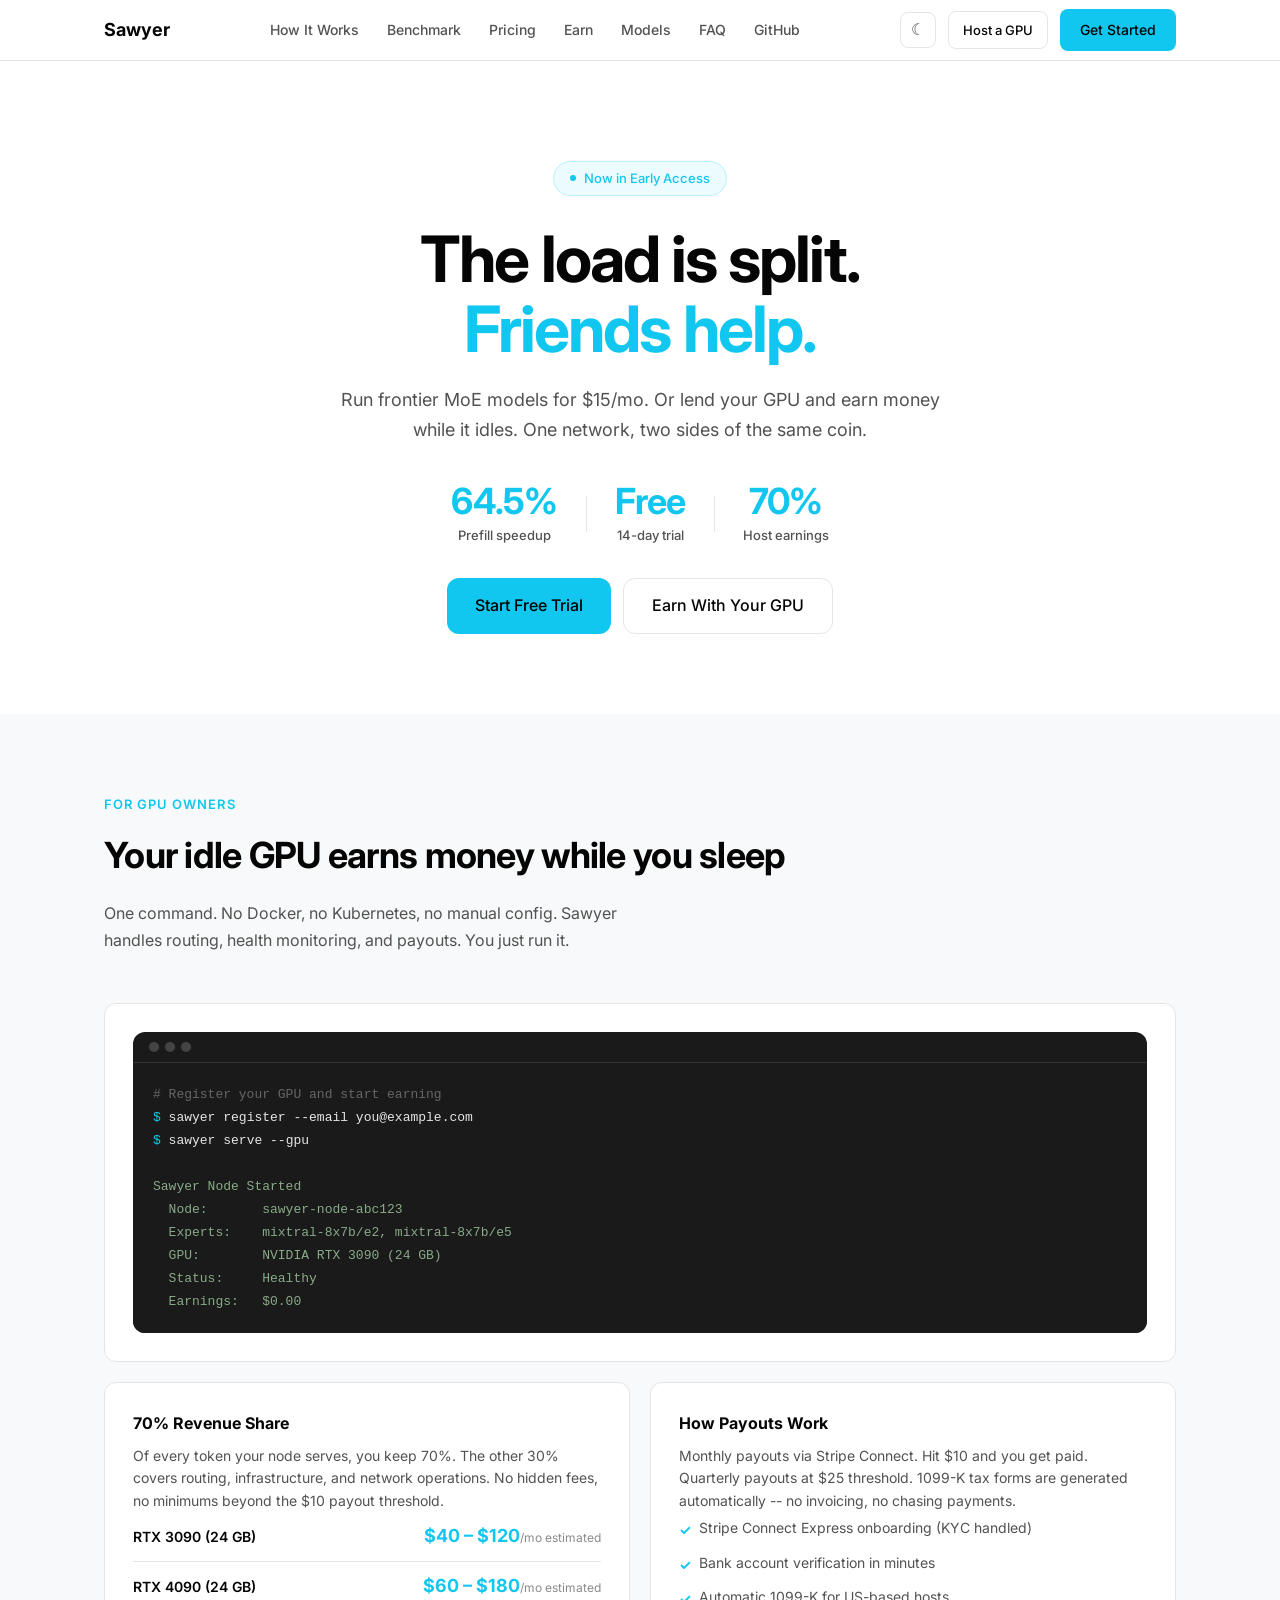
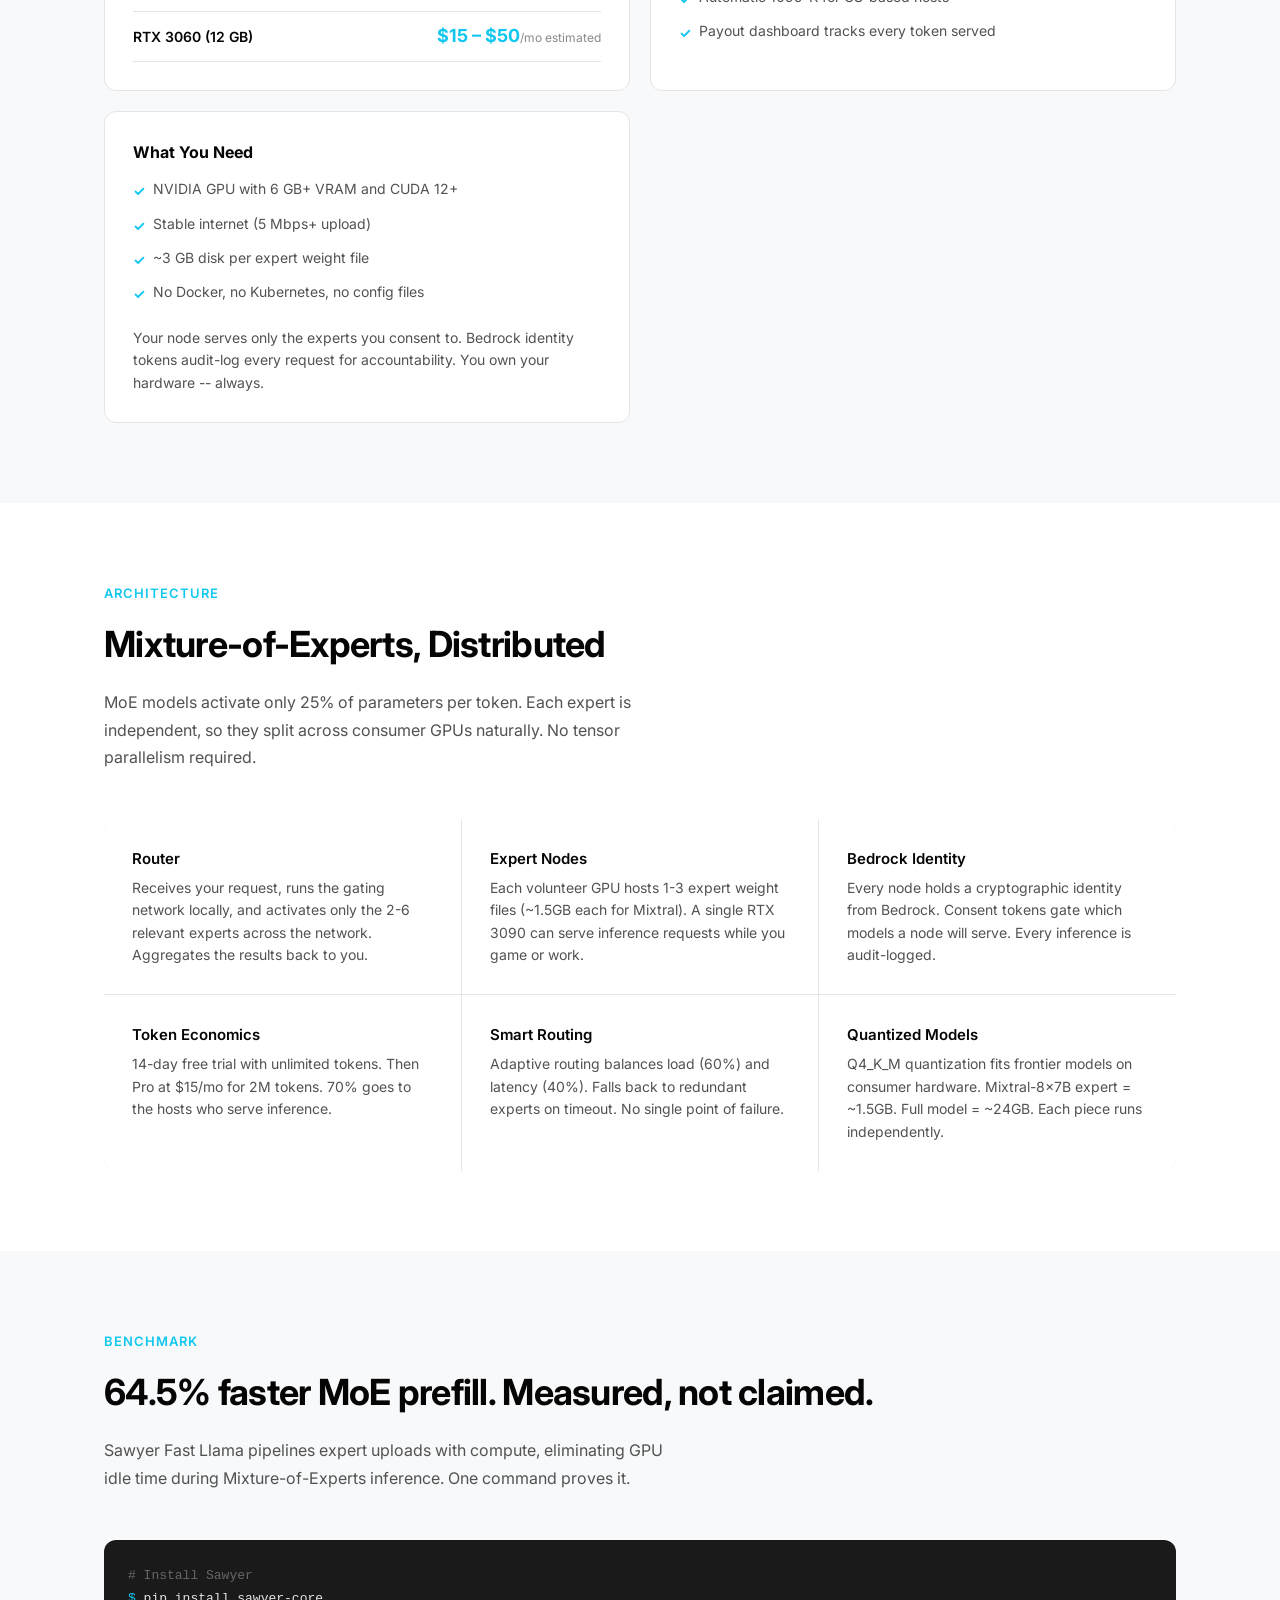
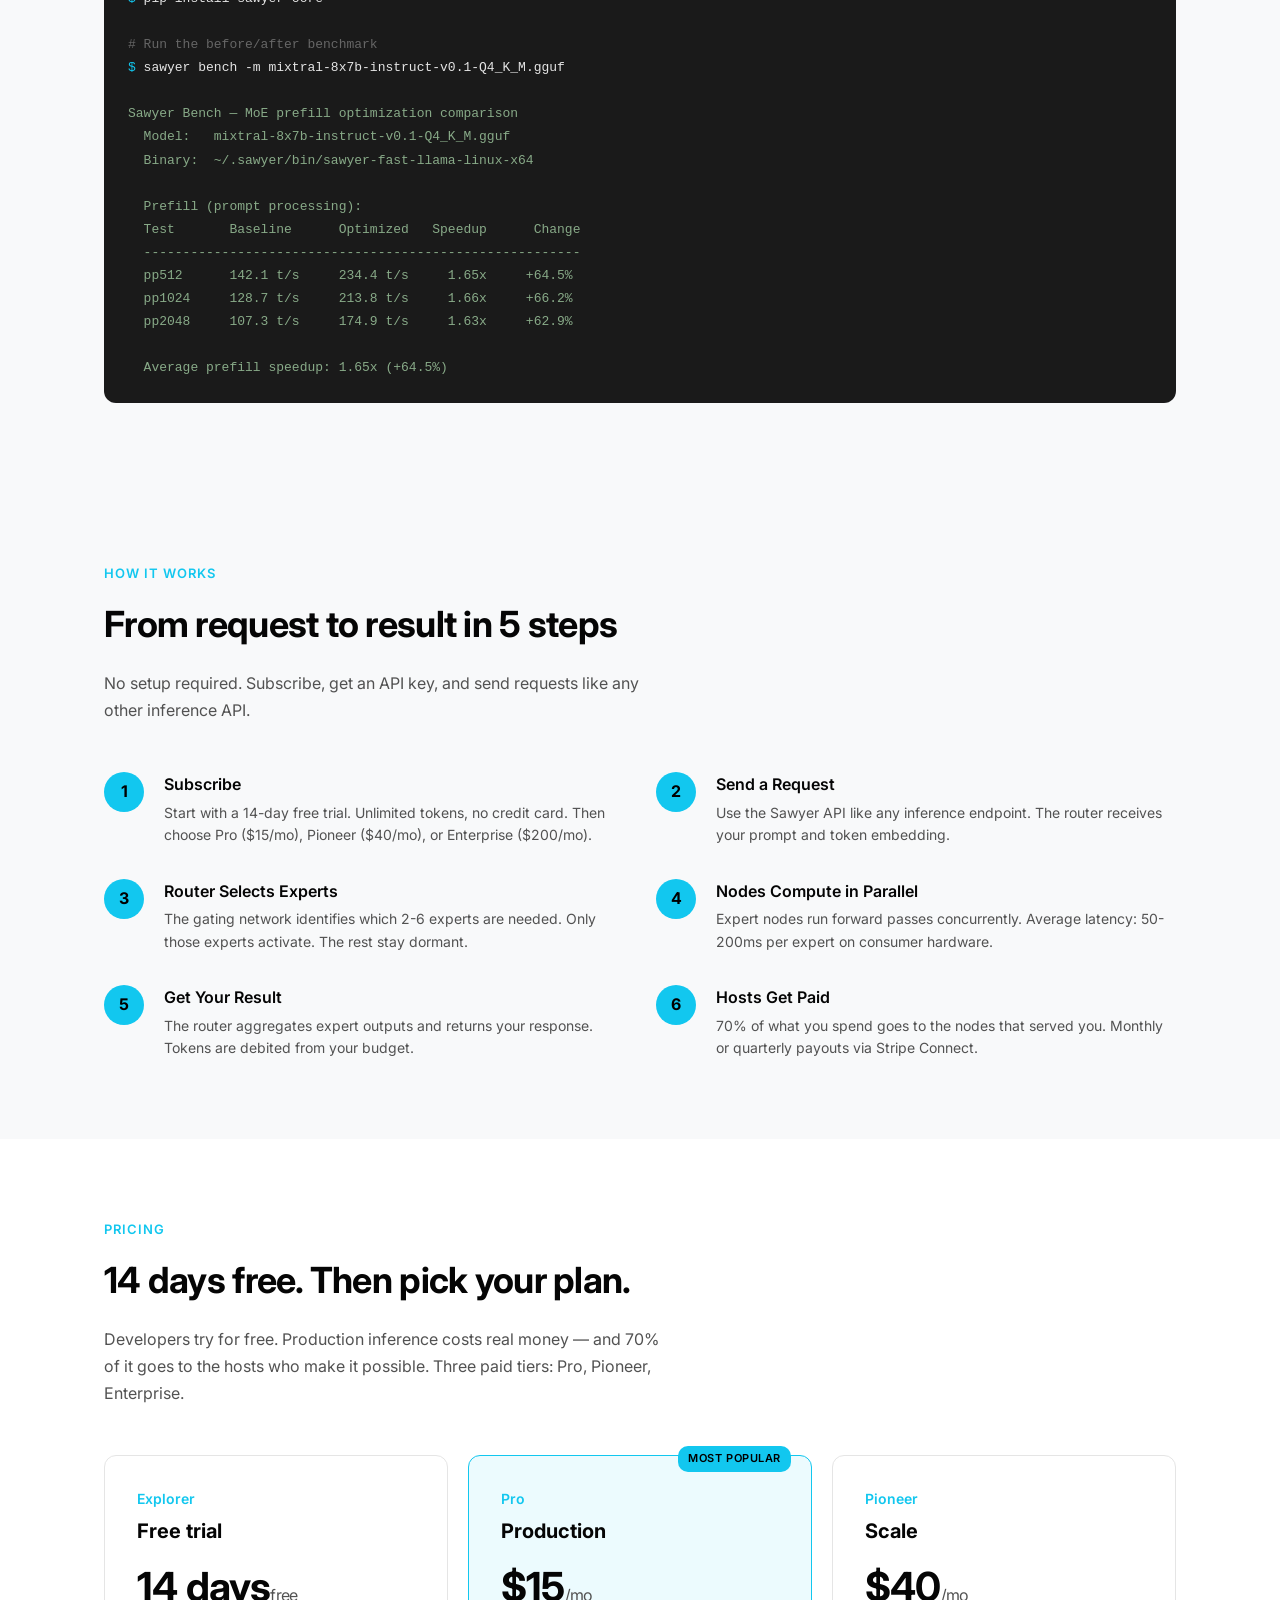
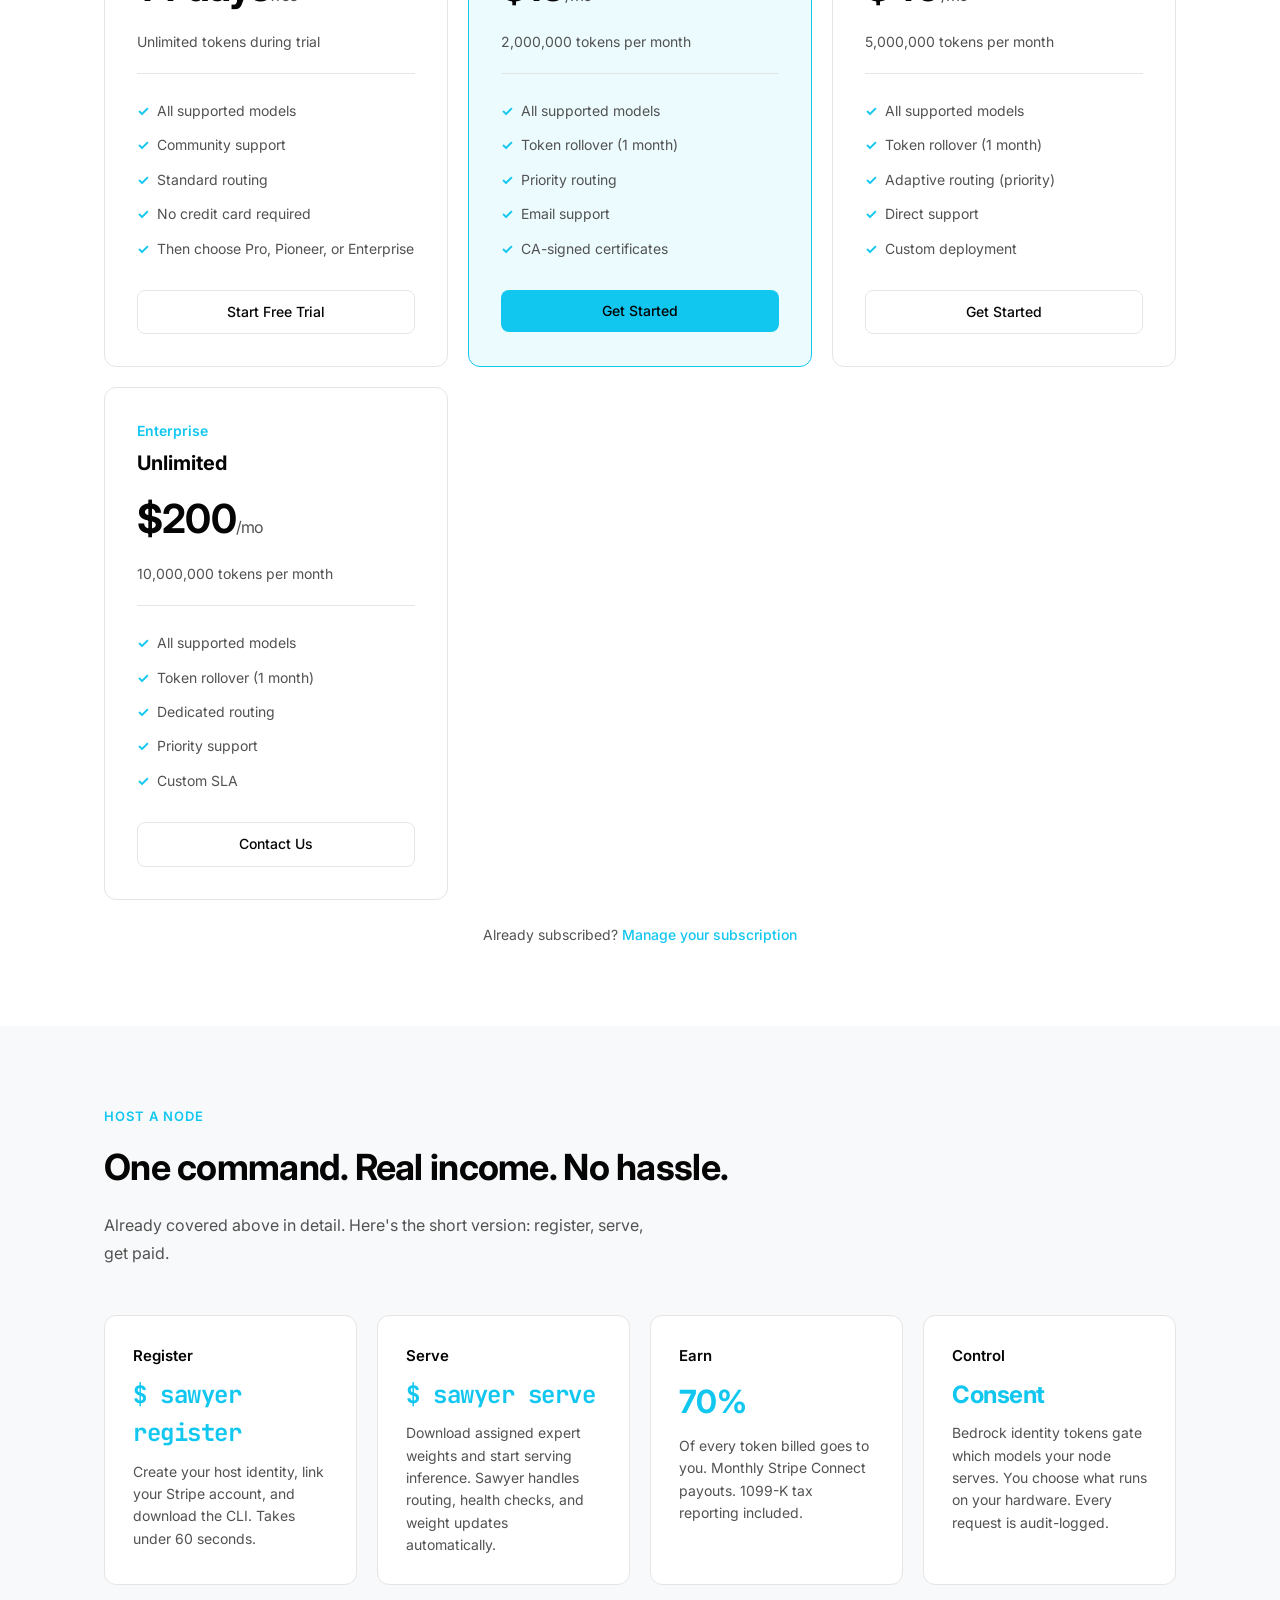
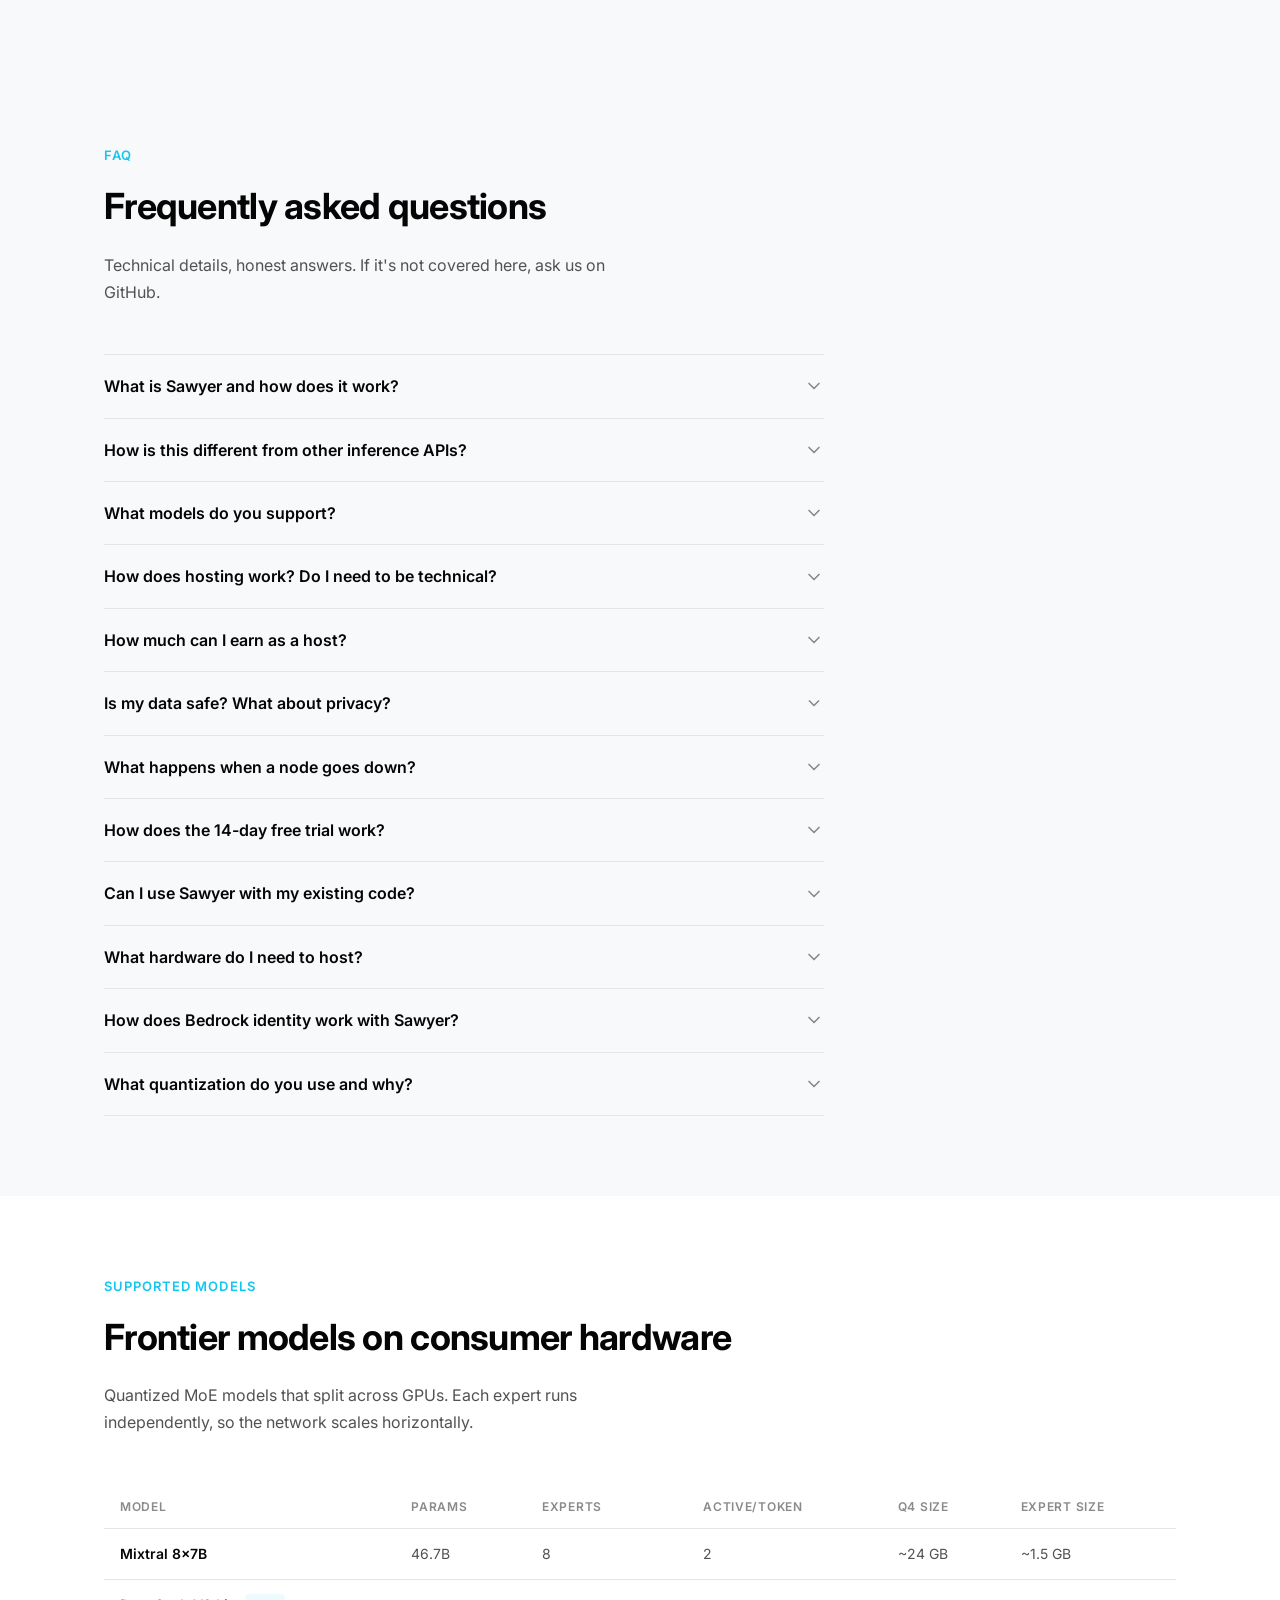
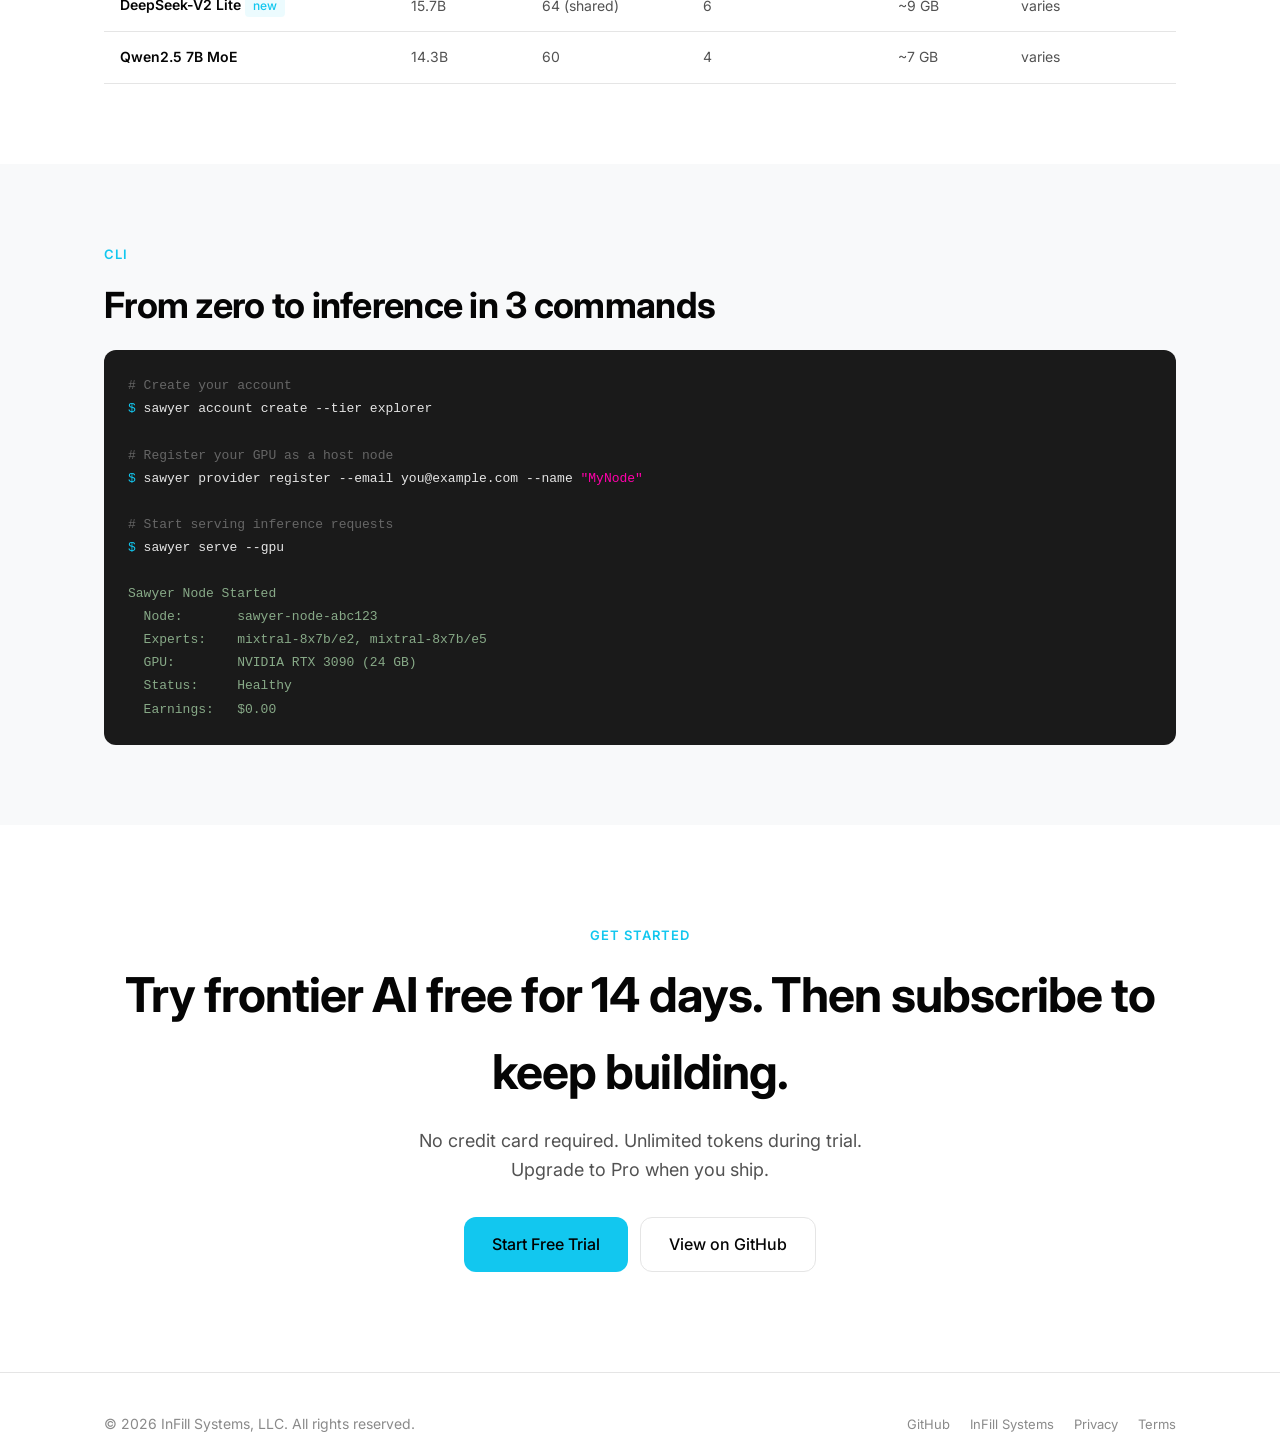
==== commit 922bf012: "rebrand: Sawyer Agent logo and icon with proper filenames - sawyer_logo.png -> Sawyer_Agent_Bedrock_" ====
--- a/site/index.html
+++ b/site/index.html
@@ -169,6 +169,55 @@
       .stat-value { font-size: 28px; }
     }
 
+    /* ── Earn Section ── */
+    .earn-section { padding: 80px 0; background: var(--bg-alt); }
+    .earn-grid {
+      display: grid; grid-template-columns: 1fr; gap: 20px;
+      margin-top: 40px;
+    }
+    .earn-card {
+      background: var(--bg-card); border: 1px solid var(--border);
+      border-radius: var(--radius-lg); padding: 28px;
+      transition: border-color 0.2s;
+    }
+    .earn-card:hover { border-color: var(--accent); }
+    .earn-card h3 { font-size: 16px; font-weight: 700; margin-bottom: 8px; }
+    .earn-card p { font-size: 14px; color: var(--text-secondary); line-height: 1.6; }
+    .earn-detail {
+      display: flex; justify-content: space-between; align-items: baseline;
+      padding: 10px 0; border-bottom: 1px solid var(--border);
+    }
+    .earn-detail-label { font-size: 14px; font-weight: 600; color: var(--text); }
+    .earn-detail-value { font-size: 18px; font-weight: 700; color: var(--accent); }
+    .earn-detail-value span { font-size: 12px; font-weight: 400; color: var(--text-tertiary); }
+    .earn-checklist { list-style: none; padding: 0; }
+    .earn-checklist li {
+      font-size: 14px; color: var(--text-secondary);
+      padding: 5px 0; display: flex; align-items: flex-start; gap: 8px;
+    }
+    .earn-checklist li::before {
+      content: '\2713'; color: var(--accent); font-weight: 700; font-size: 14px;
+      flex-shrink: 0; margin-top: 2px;
+    }
+    .earn-terminal {
+      background: var(--code-bg); border-radius: var(--radius-lg);
+      overflow: hidden;
+    }
+    .earn-terminal-bar {
+      padding: 10px 16px; display: flex; gap: 6px;
+      border-bottom: 1px solid #333;
+    }
+    .earn-terminal-dot {
+      width: 10px; height: 10px; border-radius: 50%; background: #444;
+    }
+    .earn-terminal pre {
+      margin: 0; border-radius: 0; padding: 20px;
+    }
+    @media (min-width: 768px) {
+      .earn-grid { grid-template-columns: 1fr 1fr; }
+      .earn-card-cta { grid-column: 1 / -1; }
+    }
+
     /* ── Architecture Diagram ── */
     .arch-section { padding: 80px 0; }
     .section-label {
@@ -420,7 +469,7 @@
         <a href="#how-it-works">How It Works</a>
         <a href="#benchmark">Benchmark</a>
         <a href="#pricing">Pricing</a>
-        <a href="#hosting">Host a Node</a>
+        <a href="#earn">Earn</a>
         <a href="#models">Models</a>
         <a href="#faq">FAQ</a>
         <a href="https://github.com/drc10101/sawyer" target="_blank">GitHub</a>
@@ -429,6 +478,7 @@
         <button class="theme-toggle" onclick="toggleTheme()" title="Toggle theme">
           <span id="theme-icon">&#9790;</span>
         </button>
+        <a href="#earn" class="btn btn-secondary" style="font-size:13px;padding:8px 14px;">Host a GPU</a>
         <a href="#pricing" class="btn btn-primary">Get Started</a>
       </div>
     </div>
@@ -441,7 +491,7 @@
         Now in Early Access
       </div>
       <h1>The load is split.<br><span class="accent">Friends help.</span></h1>
-      <p>Run frontier MoE models. Volunteer your GPU, earn real money. A distributed inference network where every node carries a piece of the load.</p>
+      <p>Run frontier MoE models for $15/mo. Or lend your GPU and earn money while it idles. One network, two sides of the same coin.</p>
       <div class="hero-stats">
         <div class="stat">
           <span class="stat-value">64.5%</span>
@@ -455,12 +505,73 @@
         <div class="stat-divider"></div>
         <div class="stat">
           <span class="stat-value">70%</span>
-          <span class="stat-label">Host earnings share</span>
+          <span class="stat-label">Host earnings</span>
         </div>
       </div>
       <div class="hero-actions">
         <a href="#pricing" class="btn btn-primary btn-large">Start Free Trial</a>
-        <a href="#how-it-works" class="btn btn-secondary btn-large">See How It Works</a>
+        <a href="#earn" class="btn btn-secondary btn-large">Earn With Your GPU</a>
+      </div>
+    </div>
+  </section>
+
+  <section class="earn-section" id="earn">
+    <div class="container">
+      <div class="section-label">For GPU Owners</div>
+      <div class="section-title">Your idle GPU earns money while you sleep</div>
+      <div class="section-desc">One command. No Docker, no Kubernetes, no manual config. Sawyer handles routing, health monitoring, and payouts. You just run it.</div>
+      <div class="earn-grid">
+        <div class="earn-card earn-card-cta">
+          <div class="earn-terminal">
+            <div class="earn-terminal-bar"><span class="earn-terminal-dot"></span><span class="earn-terminal-dot"></span><span class="earn-terminal-dot"></span></div>
+            <pre><code><span class="comment"># Register your GPU and start earning</span>
+<span class="cmd">$</span> sawyer register --email you@example.com
+<span class="cmd">$</span> sawyer serve --gpu
+
+<span class="output">Sawyer Node Started
+  Node:       sawyer-node-abc123
+  Experts:    mixtral-8x7b/e2, mixtral-8x7b/e5
+  GPU:        NVIDIA RTX 3090 (24 GB)
+  Status:     Healthy
+  Earnings:   $0.00</span></code></pre>
+          </div>
+        </div>
+        <div class="earn-card">
+          <h3>70% Revenue Share</h3>
+          <p>Of every token your node serves, you keep 70%. The other 30% covers routing, infrastructure, and network operations. No hidden fees, no minimums beyond the $10 payout threshold.</p>
+          <div class="earn-detail">
+            <span class="earn-detail-label">RTX 3090 (24 GB)</span>
+            <span class="earn-detail-value">$40 &ndash; $120<span>/mo estimated</span></span>
+          </div>
+          <div class="earn-detail">
+            <span class="earn-detail-label">RTX 4090 (24 GB)</span>
+            <span class="earn-detail-value">$60 &ndash; $180<span>/mo estimated</span></span>
+          </div>
+          <div class="earn-detail">
+            <span class="earn-detail-label">RTX 3060 (12 GB)</span>
+            <span class="earn-detail-value">$15 &ndash; $50<span>/mo estimated</span></span>
+          </div>
+        </div>
+        <div class="earn-card">
+          <h3>How Payouts Work</h3>
+          <p>Monthly payouts via Stripe Connect. Hit $10 and you get paid. Quarterly payouts at $25 threshold. 1099-K tax forms are generated automatically -- no invoicing, no chasing payments.</p>
+          <ul class="earn-checklist">
+            <li>Stripe Connect Express onboarding (KYC handled)</li>
+            <li>Bank account verification in minutes</li>
+            <li>Automatic 1099-K for US-based hosts</li>
+            <li>Payout dashboard tracks every token served</li>
+          </ul>
+        </div>
+        <div class="earn-card">
+          <h3>What You Need</h3>
+          <ul class="earn-checklist">
+            <li>NVIDIA GPU with 6 GB+ VRAM and CUDA 12+</li>
+            <li>Stable internet (5 Mbps+ upload)</li>
+            <li>~3 GB disk per expert weight file</li>
+            <li>No Docker, no Kubernetes, no config files</li>
+          </ul>
+          <p style="margin-top:16px;font-size:14px;color:var(--text-secondary);">Your node serves only the experts you consent to. Bedrock identity tokens audit-log every request for accountability. You own your hardware -- always.</p>
+        </div>
       </div>
     </div>
   </section>
@@ -634,34 +745,35 @@
           <a href="#" class="btn btn-secondary pricing-cta">Contact Us</a>
         </div>
       </div>
+      <p style="text-align:center;margin-top:24px;font-size:14px;color:var(--text-secondary);">Already subscribed? <a href="#" id="manage-sub-link" style="color:var(--accent);font-weight:500;">Manage your subscription</a></p>
     </div>
   </section>
 
   <section class="host-section" id="hosting">
     <div class="container">
       <div class="section-label">Host a Node</div>
-      <div class="section-title">Turn idle GPU time into real income</div>
-      <div class="section-desc">One command to join. Your GPU serves expert inference requests in the background. You earn money while your machine sits idle.</div>
+      <div class="section-title">One command. Real income. No hassle.</div>
+      <div class="section-desc">Already covered above in detail. Here's the short version: register, serve, get paid.</div>
       <div class="host-grid">
         <div class="host-card">
-          <h3>70% Host Share</h3>
+          <h3>Register</h3>
+          <div class="value" style="font-size:24px;font-family:var(--mono);">$ sawyer register</div>
+          <p>Create your host identity, link your Stripe account, and download the CLI. Takes under 60 seconds.</p>
+        </div>
+        <div class="host-card">
+          <h3>Serve</h3>
+          <div class="value" style="font-size:24px;font-family:var(--mono);">$ sawyer serve</div>
+          <p>Download assigned expert weights and start serving inference. Sawyer handles routing, health checks, and weight updates automatically.</p>
+        </div>
+        <div class="host-card">
+          <h3>Earn</h3>
           <div class="value">70%</div>
-          <p>Of every token you serve goes to you. The other 30% sustains the network routing and infrastructure.</p>
+          <p>Of every token billed goes to you. Monthly Stripe Connect payouts. 1099-K tax reporting included.</p>
         </div>
         <div class="host-card">
-          <h3>Min Payout</h3>
-          <div class="value">$10</div>
-          <p>Monthly payout threshold. Or $25 for quarterly. Via Stripe Connect. 1099-K tax reporting handled automatically.</p>
-        </div>
-        <div class="host-card">
-          <h3>One Command</h3>
-          <div class="value" style="font-size:24px;font-family:var(--mono);">$ sawyer register</div>
-          <p>Register your GPU, download expert weights, and start serving. Sawyer handles routing, payment, and health monitoring.</p>
-        </div>
-        <div class="host-card">
-          <h3>Verified Identity</h3>
-          <div class="value" style="font-size:24px;">KYC/AML</div>
-          <p>Stripe Connect Express handles onboarding, bank verification, and tax reporting. Your personal data stays with Stripe.</p>
+          <h3>Control</h3>
+          <div class="value" style="font-size:24px;">Consent</div>
+          <p>Bedrock identity tokens gate which models your node serves. You choose what runs on your hardware. Every request is audit-logged.</p>
         </div>
       </div>
     </div>
@@ -928,6 +1040,179 @@
         }
       });
     });
+
+    // ── Signup Modal ──────────────────────────────────────────────
+    const API_BASE = window.location.origin;
+
+    function openSignup(tier) {
+      // Remove existing modal if any
+      const existing = document.getElementById('signup-modal');
+      if (existing) existing.remove();
+
+      const modal = document.createElement('div');
+      modal.id = 'signup-modal';
+      modal.style.cssText = 'position:fixed;top:0;left:0;width:100%;height:100%;background:rgba(0,0,0,0.6);z-index:1000;display:flex;align-items:center;justify-content:center;backdrop-filter:blur(4px);';
+      modal.innerHTML = `
+        <div style="background:var(--bg-card);border:1px solid var(--border);border-radius:12px;padding:36px;max-width:420px;width:90%;position:relative;">
+          <button onclick="document.getElementById('signup-modal').remove()" style="position:absolute;top:12px;right:16px;background:none;border:none;font-size:24px;cursor:pointer;color:var(--text-secondary);line-height:1;">&times;</button>
+          <h2 style="font-size:22px;font-weight:700;margin-bottom:4px;">Get your API key</h2>
+          <p style="font-size:14px;color:var(--text-secondary);margin-bottom:24px;">Start with a 14-day free trial. No credit card required.</p>
+          <form id="signup-form" onsubmit="handleSignup(event)">
+            <div style="margin-bottom:16px;">
+              <label style="font-size:13px;font-weight:500;color:var(--text-secondary);display:block;margin-bottom:6px;">Email</label>
+              <input type="email" id="signup-email" required style="width:100%;padding:10px 12px;border:1px solid var(--border);border-radius:8px;font-size:14px;background:var(--bg);color:var(--text);box-sizing:border-box;" placeholder="you@example.com">
+            </div>
+            <div style="margin-bottom:16px;">
+              <label style="font-size:13px;font-weight:500;color:var(--text-secondary);display:block;margin-bottom:6px;">Name (optional)</label>
+              <input type="text" id="signup-name" style="width:100%;padding:10px 12px;border:1px solid var(--border);border-radius:8px;font-size:14px;background:var(--bg);color:var(--text);box-sizing:border-box;" placeholder="Your name">
+            </div>
+            <input type="hidden" id="signup-tier" value="${tier}">
+            <div id="signup-error" style="color:#e53e3e;font-size:13px;margin-bottom:12px;display:none;"></div>
+            <div id="signup-success" style="display:none;">
+              <p style="font-size:14px;color:var(--text-secondary);margin-bottom:12px;">Your 14-day trial is active. Save this API key:</p>
+              <div style="background:var(--code-bg);color:var(--accent);padding:12px;border-radius:8px;font-family:var(--mono);font-size:13px;word-break:break-all;margin-bottom:12px;" id="api-key-display"></div>
+              <button type="button" onclick="copyApiKey()" style="width:100%;padding:10px;background:var(--accent);color:#000;border:none;border-radius:8px;font-size:14px;font-weight:500;cursor:pointer;">Copy API Key</button>
+              <p style="font-size:12px;color:var(--text-tertiary);margin-top:12px;text-align:center;">This key will not be shown again.</p>
+            </div>
+            <button type="submit" id="signup-submit" style="width:100%;padding:12px;background:var(--accent);color:#000;border:none;border-radius:8px;font-size:15px;font-weight:600;cursor:pointer;">Start Free Trial</button>
+          </form>
+          <p style="font-size:12px;color:var(--text-tertiary);text-align:center;margin-top:16px;">By signing up you agree to the Terms of Service.</p>
+        </div>
+      `;
+      document.body.appendChild(modal);
+      modal.addEventListener('click', function(e) {
+        if (e.target === modal) modal.remove();
+      });
+      document.getElementById('signup-email').focus();
+    }
+
+    async function handleSignup(e) {
+      e.preventDefault();
+      const email = document.getElementById('signup-email').value;
+      const name = document.getElementById('signup-name').value;
+      const tier = document.getElementById('signup-tier').value;
+      const errorEl = document.getElementById('signup-error');
+      const submitBtn = document.getElementById('signup-submit');
+
+      errorEl.style.display = 'none';
+      submitBtn.disabled = true;
+      submitBtn.textContent = 'Creating account...';
+
+      try {
+        const res = await fetch(API_BASE + '/api/signup', {
+          method: 'POST',
+          headers: { 'Content-Type': 'application/json' },
+          body: JSON.stringify({ email, name: name || null, tier }),
+        });
+        const data = await res.json();
+
+        if (!res.ok) {
+          throw new Error(data.detail || 'Signup failed');
+        }
+
+        // Show API key
+        if (data.api_key) {
+          document.getElementById('api-key-display').textContent = data.api_key;
+          document.getElementById('signup-success').style.display = 'block';
+          document.getElementById('signup-form').querySelector('input,button[type=submit]').forEach(el => el.style.display = 'none');
+          submitBtn.style.display = 'none';
+        } else if (data.checkout_url) {
+          // Redirect to Stripe checkout for paid tiers
+          window.location.href = data.checkout_url;
+        }
+      } catch (err) {
+        errorEl.textContent = err.message;
+        errorEl.style.display = 'block';
+        submitBtn.disabled = false;
+        submitBtn.textContent = 'Start Free Trial';
+      }
+    }
+
+    function copyApiKey() {
+      const key = document.getElementById('api-key-display').textContent;
+      navigator.clipboard.writeText(key).then(function() {
+        const btn = event.target;
+        btn.textContent = 'Copied!';
+        setTimeout(function() { btn.textContent = 'Copy API Key'; }, 2000);
+      });
+    }
+
+    // Wire all pricing/CTA buttons to signup
+    document.addEventListener('DOMContentLoaded', function() {
+      const tierMap = {
+        'Start Free Trial': 'explorer',
+        'Get Started': 'pro',
+        'Contact Us': 'enterprise',
+      };
+      document.querySelectorAll('.btn-primary, .btn-secondary').forEach(function(btn) {
+        const text = btn.textContent.trim();
+        if (text === 'Start Free Trial') {
+          btn.addEventListener('click', function(e) { e.preventDefault(); openSignup('explorer'); });
+        } else if (text === 'Get Started') {
+          // Determine tier from parent card
+          const card = btn.closest('.pricing-card');
+          if (card) {
+            const tierEl = card.querySelector('.pricing-tier');
+            const tier = tierEl ? tierEl.textContent.trim().toLowerCase() : 'pro';
+            btn.addEventListener('click', function(e) { e.preventDefault(); openSignup(tier); });
+          }
+        } else if (text === 'Contact Us') {
+          btn.addEventListener('click', function(e) { e.preventDefault(); openSignup('enterprise'); });
+        }
+      });
+
+      // Billing portal
+      var manageLink = document.getElementById('manage-sub-link');
+      if (manageLink) {
+        manageLink.addEventListener('click', function(e) {
+          e.preventDefault();
+          openManageSubscription();
+        });
+      }
+    });
+
+    function openManageSubscription() {
+      var existing = document.getElementById('signup-modal');
+      if (existing) existing.remove();
+
+      var modal = document.createElement('div');
+      modal.id = 'signup-modal';
+      modal.style.cssText = 'position:fixed;top:0;left:0;width:100%;height:100%;background:rgba(0,0,0,0.6);z-index:1000;display:flex;align-items:center;justify-content:center;backdrop-filter:blur(4px);';
+      modal.innerHTML = '<div style="background:var(--bg-card);border:1px solid var(--border);border-radius:12px;padding:36px;max-width:420px;width:90%;position:relative;"><button onclick="document.getElementById(\'signup-modal\').remove()" style="position:absolute;top:12px;right:16px;background:none;border:none;font-size:24px;cursor:pointer;color:var(--text-secondary);line-height:1;">&times;</button><h2 style="font-size:22px;font-weight:700;margin-bottom:4px;">Manage Subscription</h2><p style="font-size:14px;color:var(--text-secondary);margin-bottom:24px;">Enter your email to access your billing portal. Upgrade, downgrade, or cancel anytime.</p><form onsubmit="handleManageSubscription(event)"><div style="margin-bottom:16px;"><label style="font-size:13px;font-weight:500;color:var(--text-secondary);display:block;margin-bottom:6px;">Email</label><input type="email" id="manage-email" required style="width:100%;padding:10px 12px;border:1px solid var(--border);border-radius:8px;font-size:14px;background:var(--bg);color:var(--text);box-sizing:border-box;" placeholder="you@example.com"></div><div id="manage-error" style="color:#e53e3e;font-size:13px;margin-bottom:12px;display:none;"></div><button type="submit" id="manage-submit" style="width:100%;padding:12px;background:var(--accent);color:#000;border:none;border-radius:8px;font-size:15px;font-weight:600;cursor:pointer;">Open Billing Portal</button></form><p style="font-size:12px;color:var(--text-tertiary);text-align:center;margin-top:16px;">Powered by Stripe. Your payment info is secure.</p></div>';
+      document.body.appendChild(modal);
+      modal.addEventListener('click', function(e) { if (e.target === modal) modal.remove(); });
+      document.getElementById('manage-email').focus();
+    }
+
+    async function handleManageSubscription(e) {
+      e.preventDefault();
+      var email = document.getElementById('manage-email').value;
+      var errorEl = document.getElementById('manage-error');
+      var submitBtn = document.getElementById('manage-submit');
+      errorEl.style.display = 'none';
+      submitBtn.disabled = true;
+      submitBtn.textContent = 'Opening portal...';
+
+      try {
+        var res = await fetch(API_BASE + '/api/billing/portal', {
+          method: 'POST',
+          headers: { 'Content-Type': 'application/json' },
+          body: JSON.stringify({ email: email }),
+        });
+        var data = await res.json();
+        if (!res.ok) {
+          throw new Error(data.detail || 'Could not open billing portal');
+        }
+        if (data.portal_url) {
+          window.location.href = data.portal_url;
+        }
+      } catch (err) {
+        errorEl.textContent = err.message;
+        errorEl.style.display = 'block';
+        submitBtn.disabled = false;
+        submitBtn.textContent = 'Open Billing Portal';
+      }
+    }
   </script>
 </body>
 </html>
